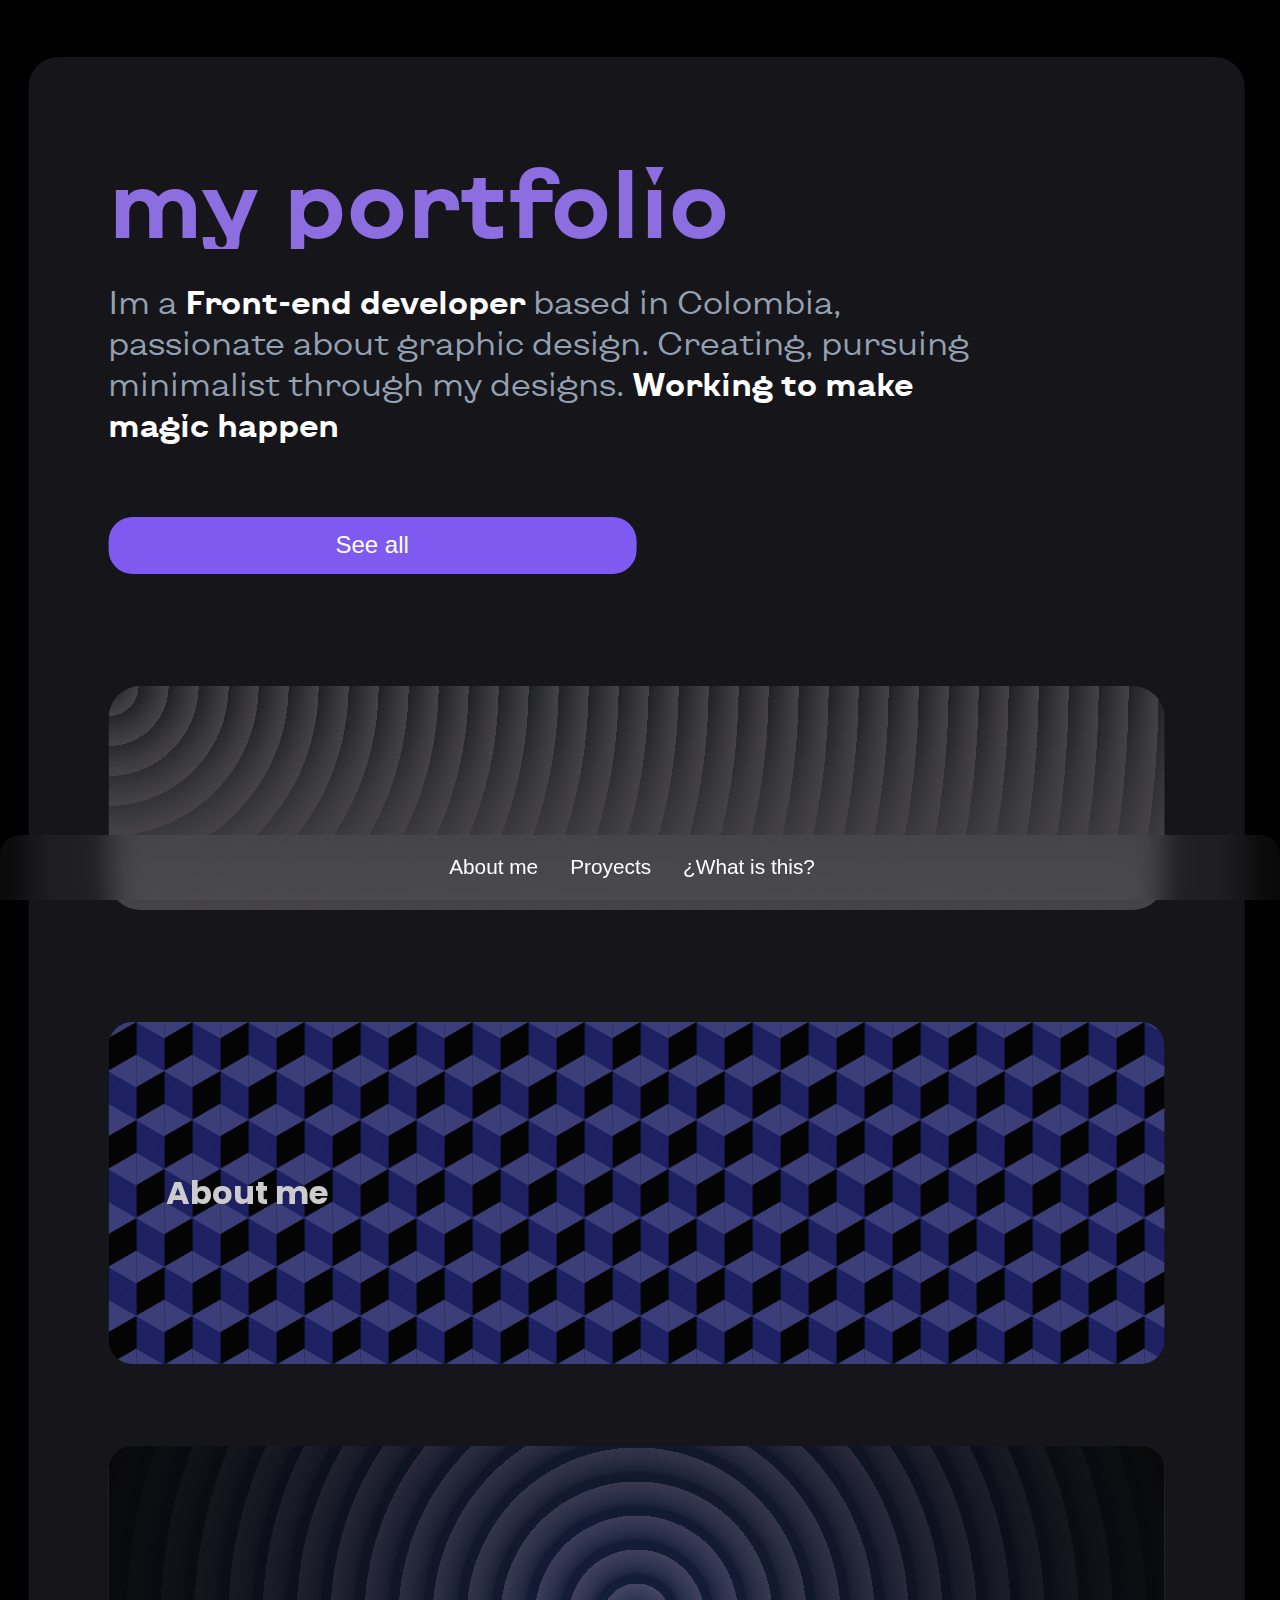
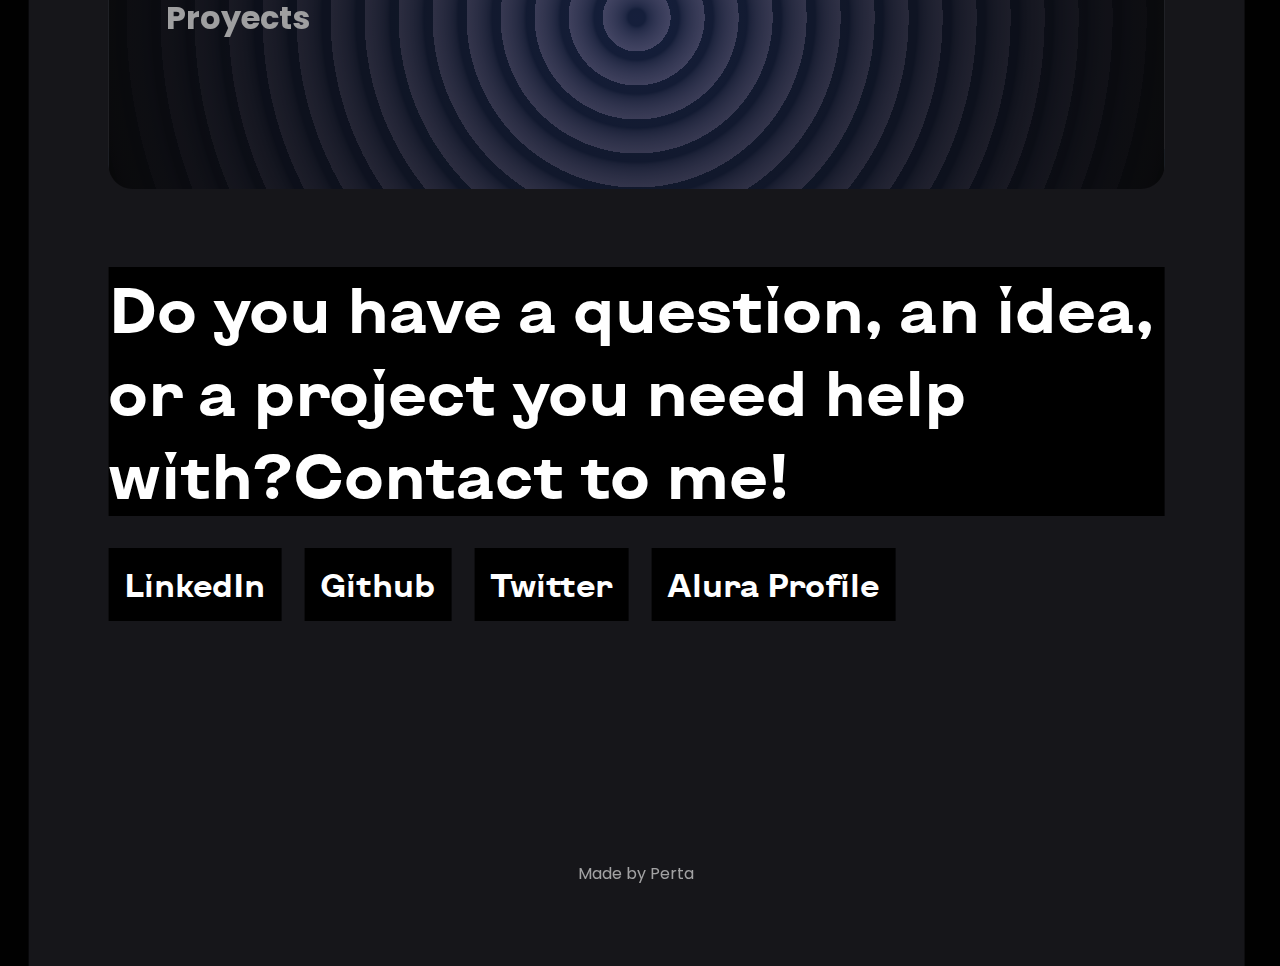
==== index.html @ b5a807fc "FIXES: Bugs & Style adjusts" ====
<!DOCTYPE html>
<html lang="en" class="scroll-auto">
  <head>
    <meta charset="UTF-8" />
    <meta http-equiv="X-UA-Compatible" content="IE=edge" />
    <meta name="viewport" content="width=device-width, initial-scale=1.0" />
    <meta
      name="description"
      content="Author: Diego.P,
    Category: CV's,"
    />
    <link rel="stylesheet" href="./styles/style.css" />
    <link rel="stylesheet" href="./styles/media_fixmain.css" />
    <link rel="stylesheet" href="./sources/fonts/stylesheet.css" />
    <!-- <script src="https://cdn.tailwindcss.com"></script> -->
    <title>My portfolio</title>
  </head>

  <body>
    <header class="navbar">
      <div
        class="navbar-content"
      >
        <div class="nav-prop">
          <div class="buttons-nav">
            <button
              type="button"
              class="button-nav"
            >
              <a href="./html/aboutme.html">
                <span>About me</span>
              </a>
            </button>
            <button
              type="button"
              class="button-nav"
            >
              <a href="./html/proyects.html">
                <span>Proyects</span>
              </a>
            </button>
            <button
              type="button"
              class="button-nav"
            >
              <a href="./html/wits.html"><span>¿What is this?</span></a>
            </button>
          </div>
        </div>
      </div>
    </header>
    <div class="content">
      <main>
        <div class="background-content">
          <section class="content-child">
            <h1>my portfolio</h1>
            <p class="p-info">
              Im a <span>Front-end developer</span> based in Colombia,
              passionate about graphic design. Creating, pursuing minimalist
              through my designs. <span>Working to make magic happen</span>
            </p>
            <a href="#content-blocks-section"
              ><button class="button-reference">See all</button></a
            >

            <button class="button-pattern" disabled></button>
          </section>

          <section class="content-blocks" id="content-blocks-section">
            <div>
              <a href="./html/aboutme.html">
                <button class="content-blocks-childs-big-1">
                  <p class="content-blocks-text">About me</p>
                </button>
              </a>   
            </div>
            <div>
              <a href="./html/proyects.html">
                <button class="content-blocks-childs-big">
                  <p class="content-blocks-text">Proyects</p>
                </button>
              </a>
            </div>
          </section>

          <section class="content-info">
            <h2>
              Do you have a question, an idea, or a project you need help
              with?Contact to me!
            </h2>

            <a target="_blank" href="https://www.linkedin.com/in/justtp/"
              ><button><span>LinkedIn</span></button></a
            >
            <a target="_blank" href="https://github.com/imperta"
              ><button><span>Github </span></button></a
            >

            <a target="_blank" href="#"
              ><button><span>Twitter</span></button></a
            >
            <a target="_blank" href="#"
              ><button><span>Alura Profile</span></button></a
            >
          </section>
          <footer>Made by Perta</footer>
        </div>
      </main>
    </div>
  </body>
</html>
---- styles/style.css ----
@import url('https://fonts.googleapis.com/css2?family=Poppins:wght@200;300;500;700&display=swap');

a{
  text-decoration: none;
}
button{
  border-style: none;
}

body {
  padding: 0;
  margin: 0;
  background-color: #010101;
  font-family: 'Poppins', sans-serif;
}
/* Contenedor principal */
main {
  padding-top: 12rem;
}

/* Barra de navegacion */
.navbar {
  z-index: 10;
  position: sticky;
  font-family: 'Poppins', sans-serif;
  /* width: 90%; */
  height: 5rem;
  color: #fffffe;
  transition: .2s invert;
}
.navbar span:hover{
  filter: invert(100%);
}
.navbar-content{
  border-radius: 20px 20px 0px 0px;
  backdrop-filter: blur(15px);
  background-color: #ffffff0a;
  position: fixed;
  bottom: 0;
  width: 100%;
}
.nav-prop{
  display: flex;
  justify-content: center;
}
.buttons-nav{
  white-space: nowrap;
  padding: 1.2rem;
}
.button-nav{
  margin-right: 1rem;
  background: none;
  color: #fff;
}

.buttons-nav span {
  word-spacing: 5%;
  font-size: 1.3rem;
  font-weight:500;
  color: #fff;
}

/* Contenedor de contenido */
.content {
  position: absolute;
  top: -15%;
  left: 40.2%;
  transform: translate(-40%, 40%);
  width: 95%;
  height: 0%;
}

/* Contenido de bienvenida */
.background-content {
  padding: 5rem;
  background-color: #16161a;
  border-radius: 30px 30px 0px 0px;
  height: 8%;
  font-size: 1.6rem;
}
.background-content h1 {
  font-family: "kyivtype_sansbold";
  font-size: 6rem;
  margin-bottom: 0rem;
  margin-top: 2rem;

  /* Animacion de degradado */
  background: linear-gradient(
    to right,
    #8c6ee0 20%,
    #aca26b 30%,
    #01cda1 70%,
    #c45881 80%
  );
  -webkit-background-clip: text;
  background-clip: text;
  -webkit-text-fill-color: transparent;

  background-size: 500% auto;
  animation: textShine 3.5s ease-in infinite alternate;
}
@keyframes textShine {
  0% {
    background-position: 0% 50%;
  }
  100% {
    background-position: 100% 50%;
  }
}

.background-content span {
  font-family: "kyivtype_sansbold";
  color: #ffffff;
}
.background-content p {
  font-size: 4rem;
  font-family: 'kyivtype_sansregular';
  color: #94a1b2;
  padding-top: 1rem;
  margin-right: 10rem;
  font-size: 2rem;
  margin-top: 0;
}

.button-reference {
  margin-top: 1rem;
  font-size: 1.5rem;
  padding: 0.9rem;
  background-color: #7f5af0;
  color: #fffffe;
  border-radius: 1.5rem;
  width: 20%;
  transition: background-color 0.3s;
  margin-bottom: 5rem;
  font-weight:400;
}
.button-reference:hover {
  background-color: #fffffe;
  color: #010101;

}

/* Button Pattern background */
.button-pattern {
  opacity: 0.2;
  background-image: repeating-radial-gradient(
      circle at 0 0,
      transparent 0,
      #fdf2f1 30px
    ),
    repeating-linear-gradient(#25380855, #fdfdfc);
  padding: 7rem;
  width: 100%;
  margin-bottom: 7rem;
  border-radius: 2rem;
}

/* Bloques de informacion */
.content-blocks {
  display: grid;
  grid-template-columns: 1fr 1fr;
  gap: 12%;
  width: 80%;
  margin: auto;
}

.content-blocks-childs-big-1 {
  width: 35rem;
  height: 20rem;
  background-color: #000000;
  border-radius: 1.5rem;

  opacity: 0.8;
  background-image: linear-gradient(
      30deg,
      #454991 12%,
      transparent 12.5%,
      transparent 87%,
      #454991 87.5%,
      #454991
    ),
    linear-gradient(
      150deg,
      #454991 12%,
      transparent 12.5%,
      transparent 87%,
      #454991 87.5%,
      #454991
    ),
    linear-gradient(
      30deg,
      #454991 12%,
      transparent 12.5%,
      transparent 87%,
      #454991 87.5%,
      #454991
    ),
    linear-gradient(
      150deg,
      #454991 12%,
      transparent 12.5%,
      transparent 87%,
      #454991 87.5%,
      #454991
    ),
    linear-gradient(
      60deg,
      #444cf777 25%,
      transparent 25.5%,
      transparent 75%,
      #444cf777 75%,
      #444cf777
    ),
    linear-gradient(
      60deg,
      #444cf777 25%,
      transparent 25.5%,
      transparent 75%,
      #444cf777 75%,
      #444cf777
    );
  background-size: 56px 98px;
  background-position: 0 0, 0 0, 28px 49px, 28px 49px, 0 0, 28px 49px;
  transition: background-color 0.5s;
}
.content-blocks-childs-big-1:hover {
  background-color: #44171f;
}

.content-blocks-childs-big {
  width: 35rem;
  height: 20rem;
  border-radius: 1.5rem;

  opacity: 0.6;
  background-image: radial-gradient(circle at center center, #6f72a8, #000000),
    repeating-radial-gradient(
      circle at center center,
      #355b86,
      #355b86,
      17px,
      transparent 34px,
      transparent 17px
    );
  background-blend-mode: multiply;
  transition: background-color 0.5s;
}
.content-blocks-childs-big:hover {
  background-color: #3d3df3;
}
.content-blocks-text {
  color: #fafafa !important;
  font-size: 1.4rem;
  white-space: nowrap;
  font-family: 'Poppins', sans-serif  !important;
  font-weight: 700;
  margin: 0 !important;
  padding: 0 !important;
}

/* Contacto section */
.content-info h2 {
  margin-top: 7rem;
  font-size: 6rem;
  top: 65%;
  margin-bottom: 2rem;
  font-family: "kyivtype_sansbold";
  background-color: #000000;
  color: #ffffff;
}
.content-info button {
  margin-right: 1rem;
  padding: 1rem;
  font-size: 3.5rem;
  text-align: center;
  background-color: #000000;
  color: #ffffff;
  transition: .2s background-color ;
}
.content-info button:hover{
  background-color: #72757e;
}
footer {
  color: #ffffff;
  opacity: 0.6;
  font-size: 1rem;
  margin-top: 10rem;
  z-index: 100;
  text-align: center;
}
---- styles/media_fixmain.css ----
/*              Tamaño de pantallas  DE MAYOR A MENOR             */
@media only screen and (max-width: 1600px) {
  .background-content h1 {
    margin-top: 1rem;
    line-height: 100%;
    font-size: 6rem;
  }
  .background-content p {
    padding-top:2rem;
    margin-right: 9rem;
  }

  .button-reference {
    font-size: 1.5rem;
    width: 50%;
    margin-bottom: 7rem;
    margin-top: 2.5rem;
  }

  .content-blocks {
    display: grid;
    grid-template-rows: 1fr;
    grid-template-columns: 1fr;
    width: 100%;
    justify-content: center;
  }
  .content-blocks-childs-big {
    width: 100%;
    height: 21.4rem;
  }
  .content-blocks-childs-big-1 {
    width: 100%;
    height: 21.4rem;
  }
  .content-blocks-text {
    left: 5%;
    position: relative;
    font-size: 1.2rem;
    text-align: left;
    white-space: nowrap;
  }

  /* Contacto section */
  .content-info h2 {
    margin-top: 10rem;
    font-size: 4rem;
    text-align: left;
    margin-bottom: 2rem;
    font-family: "kyivtype_sansbold";
    background-color: #000000;
    color: #ffffff;
  }
  .content-info button {
    font-size: 2rem;
    background-color: #000000;
    color: #ffffff;
    margin-bottom: 5rem;
  }

  footer {
    opacity: 0.6;
    font-size: 1rem;
    margin-top: 10rem;
    z-index: 100;
    text-align: center;
  }
}
@media only screen and (max-width: 1200px) {
  .background-content h1 {
    margin-top: 0rem;
    line-height: 100%;
    font-size: 5rem;
  }
  .background-content p {
    padding-top: 2rem;
    margin-right: 0rem;
    padding-right: 0rem;
  }
  .button-reference {
    font-size: 1.5rem;
    width: 50%;
    margin-bottom: 4rem;
    margin-top: 1rem;
  }
  .button-pattern {
    padding: 5rem;
    width: 100%;
    margin-bottom: 4rem;
  }

  .content-blocks {
    display: grid;
    grid-template-rows: 1fr;
    grid-template-columns: 1fr;
    width: 100%;
    justify-content: center;
  }
  .content-blocks-childs-big {
    width: 100%;
    height: 21.4rem;
  }
  .content-blocks-childs-big-1 {
    width: 100%;
    height: 21.4rem;
  }
  .content-blocks-text {
    left: 5%;
    position: relative;
    font-size: 1.2rem;
    text-align: left;
    white-space: nowrap;
  }

  /* Contacto section */
  .content-info h2 {
    margin-top: 10rem;
    font-size: 4rem;
    text-align: left;
    margin-bottom: 2rem;
    font-family: "kyivtype_sansbold";
    background-color: #000000;
    color: #ffffff;
  }
  .content-info button {
    font-size: 2rem;
    background-color: #000000;
    color: #ffffff;
    margin-bottom: 5rem;
  }

  footer {
    opacity: 0.6;
    font-size: 1rem;
    margin-top: 10rem;
    z-index: 100;
    text-align: center;
  }
}
@media only screen and (max-width: 992px) {
  .background-content h1 {
    margin-top: 0rem;
    line-height: 100%;
    font-size: 5.6rem;
  }
  .background-content p {
    padding-top: 2rem;
    margin-right: 0rem;
    padding-right: 0rem;
  }
  .button-reference {
    font-size: 1.5rem;
    width: 50%;
    margin-bottom: 4rem;
    margin-top: 1rem;
  }
  .button-pattern {
    padding: 5rem;
    width: 100%;
    margin-bottom: 4rem;
  }

  .content-blocks {
    display: grid;
    grid-template-rows: 1fr;
    grid-template-columns: 1fr;
    width: 100%;
    justify-content: center;
  }
  .content-blocks-childs-big {
    width: 100%;
    height: 21.4rem;
  }
  .content-blocks-childs-big-1 {
    width: 100%;
    height: 21.4rem;
  }
  .content-blocks-text {
    left: 5%;
    position: relative;
    font-size: 1.2rem;
    text-align: left;
    white-space: nowrap;
  }

  /* Contacto section */
  .content-info h2 {
    margin-top: 10rem;
    font-size: 3rem;
    text-align: left;
    margin-bottom: 2rem;
    font-family: "kyivtype_sansbold";
    background-color: #000000;
    color: #ffffff;
  }
  .content-info button {
    font-size: 2rem;
    background-color: #000000;
    color: #ffffff;
    margin-bottom: 1rem;
  }

  footer {
    opacity: 0.6;
    font-size: 1rem;
    margin-top: 10rem;
    z-index: 100;
    text-align: center;
  }
}
@media only screen and (max-width: 768px) {
  .background-content h1 {
    margin-top: 0rem;
    line-height: 100%;
    font-size: 3.4rem;
  }
  .background-content p {
    padding-top: 2rem;
    margin-right: 0rem;
    padding-right: 0rem;
  }
  .button-reference {
    font-size: 1.5rem;
    width: 50%;
    margin-bottom: 4rem;
    margin-top: 1rem;
  }
  .button-pattern {
    padding: 5rem;
    width: 100%;
    margin-bottom: 4rem;
  }

  .content-blocks {
    display: grid;
    grid-template-rows: 1fr;
    grid-template-columns: 1fr;
    gap: 20px;
    /* width: 0%; */
    justify-content: center;
  }
  .content-blocks-childs-big {
    width: 100%;
    height: 21.4rem;
  }
  .content-blocks-text {
    left: 5%;
    position: relative;
    font-size: 1.2rem;
    text-align: left;
    white-space: nowrap;
  }

  /* Contacto section */
  .content-info h2 {
    margin-top: 6rem;
    font-size: 3.5rem;
    text-align: left;
    margin-bottom: 2rem;
    font-family: "kyivtype_sansbold";
    background-color: #000000;
    color: #ffffff;
  }
  .content-info button {
    font-size: 2rem;
    background-color: #000000;
    color: #ffffff;
    margin-bottom: 3rem;
  }

  footer {
    opacity: 0.6;
    font-size: 1rem;
    margin-top: 6rem;
    z-index: 100;
    text-align: center;
  }
}
@media only screen and (max-width: 661px) {
  .background-content {
    padding:2rem;
    height: 8%;
    font-size: 1.6rem;
  }
  .background-content h1 {
    margin-top: 2rem;
    line-height: 100%;
    font-size: 3.8rem;
  }
  .background-content p {
    padding-top: 1.5rem;
    margin-right: 0rem;
    padding-right: 0rem;
  }

  .button-reference {
    font-size: 1.5rem;
    width: 50%;
    margin-bottom: 4rem;
    margin-top: 1rem;
  }

  .content-blocks {
    display: grid;
    grid-template-rows: 1fr;
    grid-template-columns: 1fr;
    width:100%;
  }
  .content-blocks-childs-big {
    width: 100%;
    height: 17rem;
  }
  .content-blocks-childs-big-1 {
    width: 100%;
    height: 17rem;
    border-radius: 1.5rem;
    margin-bottom: 1.4rem;
  }
  .content-blocks-childs {
    margin-left: 1.5rem;
    width: 40%;
    height: 12rem;
    border-radius: 1.5rem;
    background-color: #57564c;
    transition: background-color 0.7s;
  }
  .content-blocks-text {
    left: 5%;
    position: relative;
    font-size: 1.2rem;
    text-align: left;
    white-space: nowrap;
  }

  .button-pattern {
    padding: 5rem;
    width: 100%;
    margin-bottom: 4rem;
  }

  /* Contacto section */
  .content-info h2 {
    margin-top: 5rem;
    font-size: 2.3rem;
    text-align: left;
    margin-bottom: 2rem;
    font-family: "kyivtype_sansbold";
    background-color: #000000;
    color: #ffffff;
  }
  .content-info button {
    font-size: 1.5rem;
    background-color: #000000;
    color: #ffffff;
    margin-bottom: 0rem;
  }

  footer {
    margin-top: 4rem;
    margin-bottom: 7rem;
    padding-top: 0rem;
    opacity: 0.6;
    font-size: 0.9rem;
    z-index: 100;
    text-align: center;
  }

  .buttons-nav {
    margin-left: 0px;
    margin-right: 0px;
    font-size: 0.7rem;
  }
  .navbar {
    height: 8rem;
  }
  .buttons-nav span {
    font-size: 1rem;
  }
}
@media only screen and (max-width: 480px) {
  .buttons-nav {
    margin-left: -5px;
    margin-right: 0px;
  }
  .buttons-nav span {
    font-size: 0.85rem;
  }
}
---- sources/fonts/stylesheet.css ----
/*! Generated by Font Squirrel (https://www.fontsquirrel.com) on May 1, 2023 */

@font-face {
    font-family: 'kyivtype_sansbold';
    src: url('dmitry_rastvortsev_-_kyivtype_sans_bold-webfont.woff2') format('woff2'),
         url('dmitry_rastvortsev_-_kyivtype_sans_bold-webfont.woff') format('woff');
    font-weight: normal;
    font-style: normal;

}

@font-face {
    font-family: 'kyivtype_sansregular';
    src: url('dmitry_rastvortsev_-_kyivtype_sans_regular-webfont.woff2') format('woff2'),
         url('dmitry_rastvortsev_-_kyivtype_sans_regular-webfont.woff') format('woff');
    font-weight: normal;
    font-style: normal;

}
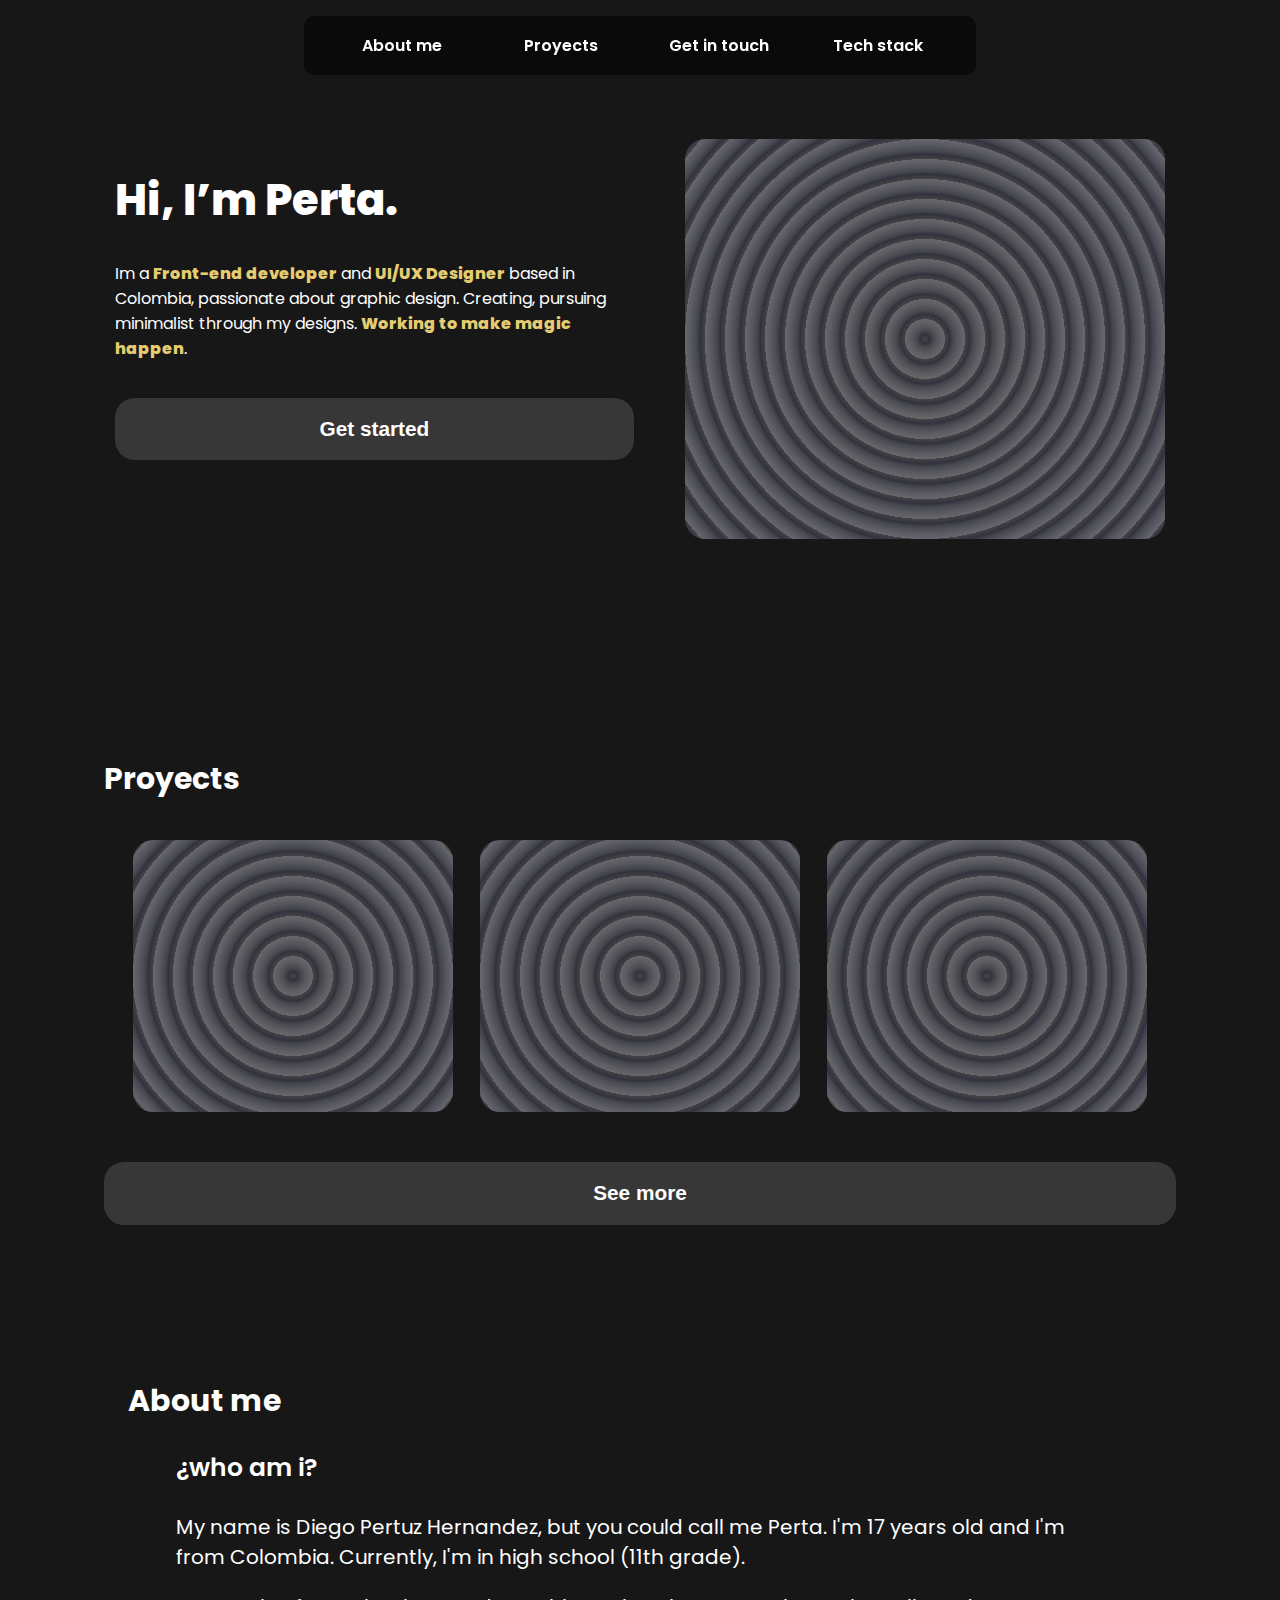
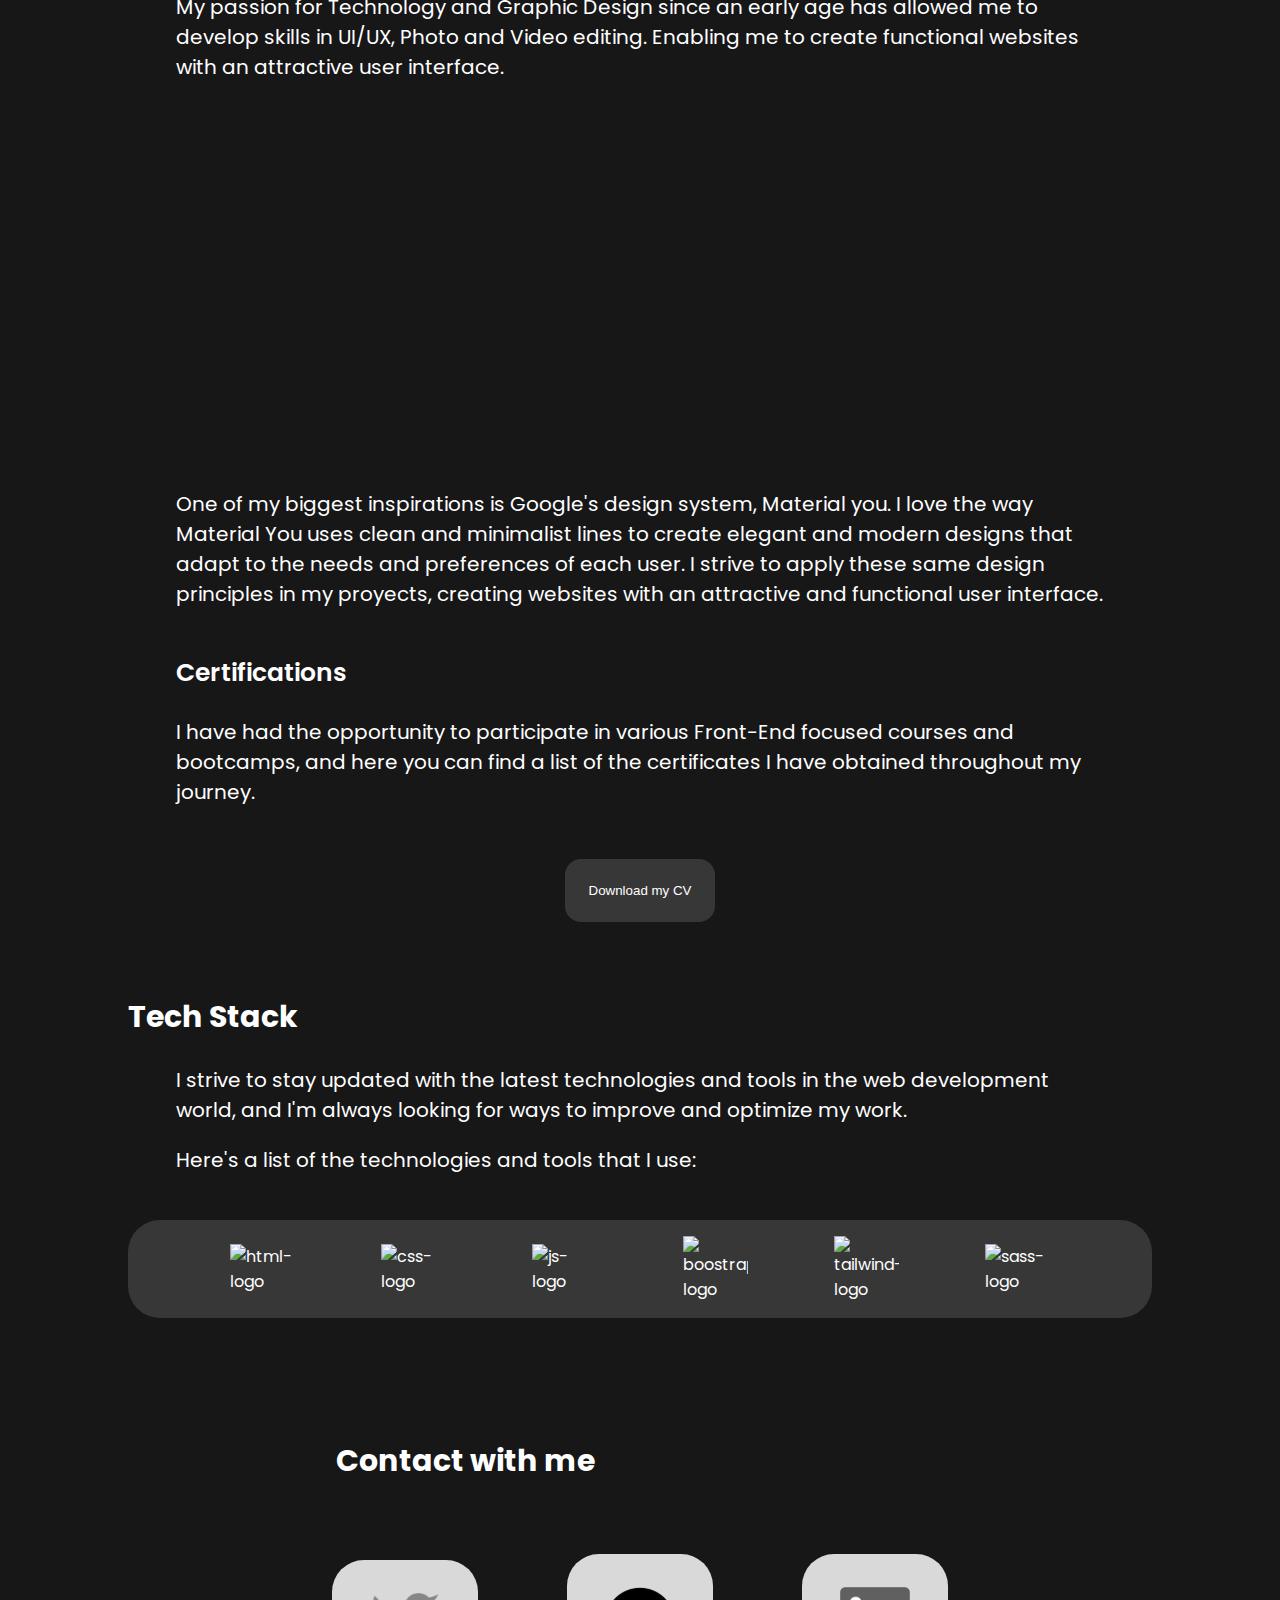
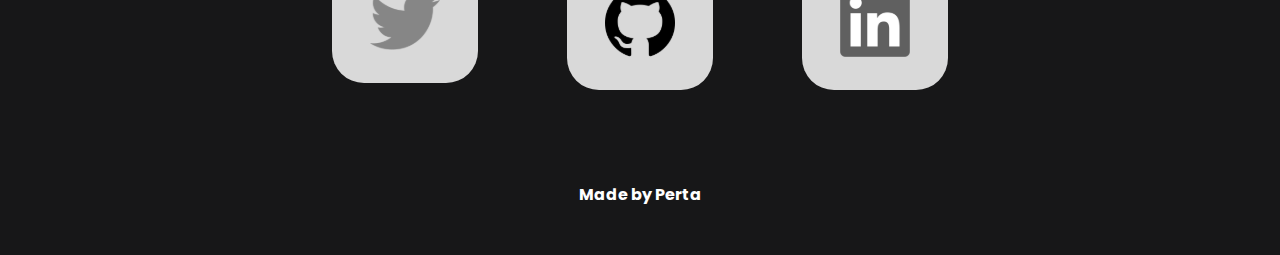
==== commit f7ea6f10: "Important Changes" ====
--- a/index.html
+++ b/index.html
@@ -10,102 +10,164 @@
     Category: CV's,"
     />
     <link rel="stylesheet" href="./styles/style.css" />
-    <link rel="stylesheet" href="./styles/media_fixmain.css" />
-    <link rel="stylesheet" href="./sources/fonts/stylesheet.css" />
-    <!-- <script src="https://cdn.tailwindcss.com"></script> -->
+    <link rel="stylesheet" href="./styles/media-fix.css" />
     <title>My portfolio</title>
   </head>
 
   <body>
-    <header class="navbar">
-      <div
-        class="navbar-content"
-      >
-        <div class="nav-prop">
-          <div class="buttons-nav">
-            <button
-              type="button"
-              class="button-nav"
-            >
-              <a href="./html/aboutme.html">
-                <span>About me</span>
-              </a>
-            </button>
-            <button
-              type="button"
-              class="button-nav"
-            >
-              <a href="./html/proyects.html">
-                <span>Proyects</span>
-              </a>
-            </button>
-            <button
-              type="button"
-              class="button-nav"
-            >
-              <a href="./html/wits.html"><span>¿What is this?</span></a>
-            </button>
+    <header>
+      <div class="navbar-container">
+        <button class="navbar-element"><a href="#proyects-section">About me</a></button>
+        <button class="navbar-element"><a href="#proyects-section">Proyects</a></button>
+        <button class="navbar-element"><a href="#contact-section">Get in touch</a></button>
+        <button class="navbar-element"><a href="#tc-stack">Tech stack</a></button>
+      </div>
+    </header>
+
+    <main>
+      <!-- Home page -->
+      <div class="main-content-container">
+        <div class="left-side">
+          <h1>Hi, I’m Perta.</h1>
+          <p>
+            Im a <span>Front-end developer</span> and
+            <span>UI/UX Designer</span> based in Colombia, passionate about
+            graphic design. Creating, pursuing minimalist through my designs.
+            <span>Working to make magic happen</span>.
+          </p>
+          <button class="sm-button"><a href="#proyects-section">Get started</a></button>
+        </div>
+
+        <div class="right-side">
+          <button disabled="disabled" class="pattern-background"></button>
+        </div>
+      </div>
+
+      <!-- Proyects -->
+      <div class="proyects-container" id="proyects-section">
+        <div class="p-element">
+          <h2>Proyects</h2>
+          <div class="proyects-demo">
+            <button disabled="disabled" class="p-pattern"></button>
+            <button disabled="disabled" class="p-pattern"></button>
+            <button disabled="disabled" class="p-pattern"></button>
           </div>
         </div>
+        <button class="sm-button"><a href="./html/proyects.html">See more</a></button>
       </div>
-    </header>
-    <div class="content">
-      <main>
-        <div class="background-content">
-          <section class="content-child">
-            <h1>my portfolio</h1>
-            <p class="p-info">
-              Im a <span>Front-end developer</span> based in Colombia,
-              passionate about graphic design. Creating, pursuing minimalist
-              through my designs. <span>Working to make magic happen</span>
+
+      <!-- About me  -->
+      <div class="ab-container" id="ab-me-section">
+        <div class="ab-element">
+          <h2>About me</h2>
+          <div class="parr-text">
+            <h3>¿who am i?</h3>
+            <p>
+              My name is <span>Diego Pertuz Hernandez</span>, but you could call
+              me <span>Perta</span>. I'm 17 years old and I'm from Colombia.
+              Currently, I'm in high school (11th grade).
             </p>
-            <a href="#content-blocks-section"
-              ><button class="button-reference">See all</button></a
-            >
+            <p>
+              My passion for <span>Technology</span> and
+              <span>Graphic Design</span> since an early age has allowed me to
+              develop skills in UI/UX, Photo and Video editing. Enabling me to
+              create functional websites with an attractive user interface.
+            </p>
+          </div>
+        </div>
+        <button class="material-y-example" disabled>s</button>
+        <div class="ab-element">
+          <div class="parr-text">
+            <p>
+              One of my biggest inspirations is Google's design system, Material
+              you. I love the way Material You uses clean and minimalist lines
+              to create elegant and modern designs that adapt to the needs and
+              preferences of each user. I strive to apply these same design
+              principles in my proyects, creating websites with an attractive
+              and functional user interface.
+            </p>
+          </div>
+        </div>
+        <div class="c-element">
+          <div class="parr-text">
+            <h3>Certifications</h3>
+            <p>
+              I have had the opportunity to participate in various Front-End
+              focused courses and bootcamps, and here you can find a list of the
+              certificates I have obtained throughout my journey.
+            </p>
+          </div>
+          <button class="cv-button"><a href="./sources/pdf/mycv.pdf" download="Diego-Pertuz-CV">Download my CV</a></button>
+        </div>
+      </div>
 
-            <button class="button-pattern" disabled></button>
-          </section>
+      <!-- Tech stack  -->
+      <div class="ts-container" id="tc-stack">
+        <h2>Tech Stack</h2>
+        <div class="parr-text">
+          <p>
+            I strive to stay updated with the latest technologies and tools in
+            the web development world, and I'm always looking for ways to
+            improve and optimize my work.
+          </p>
+          <p>Here's a list of the technologies and tools that I use:</p>
+        </div>
+        <div class="ts-examples">
+          <img
+            src="https://seeklogo.com/images/H/html5-logo-EF92D240D7-seeklogo.com.png"
+            alt="html-logo"
+            class="techstack-img"
+          />
+          <img
+            src="https://seeklogo.com/images/C/css3-logo-8724075274-seeklogo.com.png"
+            alt="css-logo"
+            class="techstack-img"
+          />
+          <img
+            src="https://seeklogo.com/images/J/javascript-js-logo-2949701702-seeklogo.com.png"
+            alt="js-logo"
+            class="techstack-img"
+          />
+          <img
+            src="https://seeklogo.com/images/B/bootstrap-5-logo-85A1F11F4F-seeklogo.com.png"
+            alt="boostrap-logo"
+            class="techstack-img"
+          />
+          <img
+            src="https://seeklogo.com/images/T/tailwind-css-logo-5AD4175897-seeklogo.com.png"
+            alt="tailwind-logo"
+            class="techstack-img"
+          />
+          <img
+            src="https://sass-lang.com/assets/img/styleguide/seal-color-reversed-c50d9b78.png"
+            alt="sass-logo"
+            class="techstack-img"
+          />
+          
+        </div>
+      </div>
 
-          <section class="content-blocks" id="content-blocks-section">
-            <div>
-              <a href="./html/aboutme.html">
-                <button class="content-blocks-childs-big-1">
-                  <p class="content-blocks-text">About me</p>
-                </button>
-              </a>   
-            </div>
-            <div>
-              <a href="./html/proyects.html">
-                <button class="content-blocks-childs-big">
-                  <p class="content-blocks-text">Proyects</p>
-                </button>
-              </a>
-            </div>
-          </section>
+      <!-- Contact w me  -->
+      <div class="contact-container" id="contact-section">
+        <div class="parr-text"><h2>Contact with me</h2></div>
+        <div class="contact-elements">
+          <button>
+            <img src="./sources/img/svg/Twitter.svg" alt="Twitter-logo" /><a
+              href="#"
+            ></a></button
+          ><button>
+            <img src="./sources/img/svg/github.svg" alt="Github-logo" /><a
+              href="#"
+            ></a></button
+          ><button>
+            <img src="./sources/img/svg/LinkedIn.svg" alt="LinkedIn-logo" /><a
+              href="#"
+            ></a>
+          </button>
+        </div>
+      </div>
+    </main>
 
-          <section class="content-info">
-            <h2>
-              Do you have a question, an idea, or a project you need help
-              with?Contact to me!
-            </h2>
-
-            <a target="_blank" href="https://www.linkedin.com/in/justtp/"
-              ><button><span>LinkedIn</span></button></a
-            >
-            <a target="_blank" href="https://github.com/imperta"
-              ><button><span>Github </span></button></a
-            >
-
-            <a target="_blank" href="#"
-              ><button><span>Twitter</span></button></a
-            >
-            <a target="_blank" href="#"
-              ><button><span>Alura Profile</span></button></a
-            >
-          </section>
-          <footer>Made by Perta</footer>
-        </div>
-      </main>
-    </div>
+    <footer><span>Made by Perta</span></footer>
   </body>
 </html>
--- a/styles/style.css
+++ b/styles/style.css
@@ -1,291 +1,257 @@
-@import url('https://fonts.googleapis.com/css2?family=Poppins:wght@200;300;500;700&display=swap');
-
-a{
+@import url("https://fonts.googleapis.com/css2?family=Poppins:wght@300;400;500;600;700;800&display=swap");
+
+a {
+  color: #fff;
   text-decoration: none;
 }
-button{
+button {
   border-style: none;
+  background: none;
 }
 
 body {
   padding: 0;
   margin: 0;
-  background-color: #010101;
-  font-family: 'Poppins', sans-serif;
-}
-/* Contenedor principal */
+  background-color: #171718;
+  font-family: "Poppins";
+}
+header {
+  position: sticky;
+  top: 0%;
+  display: flex;
+  justify-content: center;
+  align-items: center;
+  z-index: 100;
+}
+
+.navbar-container {
+  margin-top: 1rem;
+  padding: 1rem;
+  border-radius: 30px;
+
+  display: flex;
+  justify-content: space-evenly;
+  align-items: center;
+  width: 50%;
+
+  /* Glass effect */
+  background: rgba(0, 0, 0, 0.55);
+  backdrop-filter: blur(7.5px);
+  -webkit-backdrop-filter: blur(7.5px);
+  border-radius: 10px;
+}
+
+.navbar-element {
+  font-family: "Poppins";
+  font-size: 16px;
+  font-weight: 600;
+  width: 24%;
+}
+
+/* Main content */
 main {
-  padding-top: 12rem;
-}
-
-/* Barra de navegacion */
-.navbar {
-  z-index: 10;
-  position: sticky;
-  font-family: 'Poppins', sans-serif;
-  /* width: 90%; */
-  height: 5rem;
-  color: #fffffe;
-  transition: .2s invert;
-}
-.navbar span:hover{
-  filter: invert(100%);
-}
-.navbar-content{
-  border-radius: 20px 20px 0px 0px;
-  backdrop-filter: blur(15px);
-  background-color: #ffffff0a;
-  position: fixed;
-  bottom: 0;
+  transition: body ease .5s;
+  color: #fff;
+  margin-top: 7rem;
+  display: flex;
+  justify-content: center;
+  align-items: center;
+  flex-direction: column;
+}
+main h2 {
+  font-size: 30px;
+  font-weight: 700;
+}
+main h3 {
+  font-size: 25px;
+  font-weight: 600;
+}
+.main-content-container {
+  display: flex;
+  justify-content: space-evenly;
+  width: 70%;
+  margin-bottom: 12rem;
+}
+
+.left-side {
+  width: 45%;
+}
+.left-side h1{
+  font-size: 2.7rem;
+  font-weight: 800;
+}
+
+.left-side span {
+  font-weight: 800;
+  color: #e6cc70;
+}
+
+.sm-button {
+  margin-top: 1.3rem;
+  padding: 1.2rem;
   width: 100%;
-}
-.nav-prop{
-  display: flex;
-  justify-content: center;
-}
-.buttons-nav{
-  white-space: nowrap;
-  padding: 1.2rem;
-}
-.button-nav{
-  margin-right: 1rem;
-  background: none;
-  color: #fff;
-}
-
-.buttons-nav span {
-  word-spacing: 5%;
+  border-radius: 20px;
+  background-color: #373737;
   font-size: 1.3rem;
-  font-weight:500;
-  color: #fff;
-}
-
-/* Contenedor de contenido */
-.content {
-  position: absolute;
-  top: -15%;
-  left: 40.2%;
-  transform: translate(-40%, 40%);
-  width: 95%;
-  height: 0%;
-}
-
-/* Contenido de bienvenida */
-.background-content {
-  padding: 5rem;
-  background-color: #16161a;
-  border-radius: 30px 30px 0px 0px;
-  height: 8%;
-  font-size: 1.6rem;
-}
-.background-content h1 {
-  font-family: "kyivtype_sansbold";
-  font-size: 6rem;
-  margin-bottom: 0rem;
-  margin-top: 2rem;
-
-  /* Animacion de degradado */
-  background: linear-gradient(
-    to right,
-    #8c6ee0 20%,
-    #aca26b 30%,
-    #01cda1 70%,
-    #c45881 80%
-  );
-  -webkit-background-clip: text;
-  background-clip: text;
-  -webkit-text-fill-color: transparent;
-
-  background-size: 500% auto;
-  animation: textShine 3.5s ease-in infinite alternate;
-}
-@keyframes textShine {
-  0% {
-    background-position: 0% 50%;
-  }
-  100% {
-    background-position: 100% 50%;
-  }
-}
-
-.background-content span {
-  font-family: "kyivtype_sansbold";
-  color: #ffffff;
-}
-.background-content p {
-  font-size: 4rem;
-  font-family: 'kyivtype_sansregular';
-  color: #94a1b2;
-  padding-top: 1rem;
-  margin-right: 10rem;
-  font-size: 2rem;
-  margin-top: 0;
-}
-
-.button-reference {
-  margin-top: 1rem;
-  font-size: 1.5rem;
-  padding: 0.9rem;
-  background-color: #7f5af0;
-  color: #fffffe;
-  border-radius: 1.5rem;
-  width: 20%;
-  transition: background-color 0.3s;
-  margin-bottom: 5rem;
-  font-weight:400;
-}
-.button-reference:hover {
-  background-color: #fffffe;
-  color: #010101;
-
-}
-
-/* Button Pattern background */
-.button-pattern {
-  opacity: 0.2;
-  background-image: repeating-radial-gradient(
-      circle at 0 0,
-      transparent 0,
-      #fdf2f1 30px
-    ),
-    repeating-linear-gradient(#25380855, #fdfdfc);
-  padding: 7rem;
-  width: 100%;
-  margin-bottom: 7rem;
-  border-radius: 2rem;
-}
-
-/* Bloques de informacion */
-.content-blocks {
-  display: grid;
-  grid-template-columns: 1fr 1fr;
-  gap: 12%;
-  width: 80%;
-  margin: auto;
-}
-
-.content-blocks-childs-big-1 {
-  width: 35rem;
-  height: 20rem;
-  background-color: #000000;
-  border-radius: 1.5rem;
-
-  opacity: 0.8;
-  background-image: linear-gradient(
-      30deg,
-      #454991 12%,
-      transparent 12.5%,
-      transparent 87%,
-      #454991 87.5%,
-      #454991
-    ),
-    linear-gradient(
-      150deg,
-      #454991 12%,
-      transparent 12.5%,
-      transparent 87%,
-      #454991 87.5%,
-      #454991
-    ),
-    linear-gradient(
-      30deg,
-      #454991 12%,
-      transparent 12.5%,
-      transparent 87%,
-      #454991 87.5%,
-      #454991
-    ),
-    linear-gradient(
-      150deg,
-      #454991 12%,
-      transparent 12.5%,
-      transparent 87%,
-      #454991 87.5%,
-      #454991
-    ),
-    linear-gradient(
-      60deg,
-      #444cf777 25%,
-      transparent 25.5%,
-      transparent 75%,
-      #444cf777 75%,
-      #444cf777
-    ),
-    linear-gradient(
-      60deg,
-      #444cf777 25%,
-      transparent 25.5%,
-      transparent 75%,
-      #444cf777 75%,
-      #444cf777
-    );
-  background-size: 56px 98px;
-  background-position: 0 0, 0 0, 28px 49px, 28px 49px, 0 0, 28px 49px;
-  transition: background-color 0.5s;
-}
-.content-blocks-childs-big-1:hover {
-  background-color: #44171f;
-}
-
-.content-blocks-childs-big {
-  width: 35rem;
-  height: 20rem;
-  border-radius: 1.5rem;
-
-  opacity: 0.6;
-  background-image: radial-gradient(circle at center center, #6f72a8, #000000),
+  font-weight: 800;
+}
+
+.pattern-background {
+  transition: background-blend-mode 10s;
+  border-radius: 20px;
+  padding: 2em;
+  width: 30rem;
+  height: 25rem;
+  background-color: #f5f5f5;
+  opacity: 0.4;
+  background-image: radial-gradient(circle at center center, #ebebf1, #e5e5f7),
     repeating-radial-gradient(
       circle at center center,
-      #355b86,
-      #355b86,
-      17px,
-      transparent 34px,
-      transparent 17px
+      #999999,
+      #676880,
+      10px,
+      transparent 20px,
+      transparent 10px
     );
   background-blend-mode: multiply;
-  transition: background-color 0.5s;
-}
-.content-blocks-childs-big:hover {
-  background-color: #3d3df3;
-}
-.content-blocks-text {
-  color: #fafafa !important;
-  font-size: 1.4rem;
-  white-space: nowrap;
-  font-family: 'Poppins', sans-serif  !important;
+}
+.pattern-background:hover{
+  background-blend-mode: exclusion;
+}
+
+/* Proyects section */
+.proyects-container {
+  width: auto;
+  margin-bottom: 8rem;
+}
+
+.proyects-demo {
+  margin: 1em;
+  display: flex;
+  align-items: center;
+  justify-content: center;
+}
+.p-pattern {
+  margin: 1em;
+  transition: background-blend-mode 10s;
+  border-radius: 20px;
+  width: 20rem;
+  height: 17rem;
+  background-color: #f5f5f5;
+  opacity: 0.4;
+  background-image: radial-gradient(circle at center center, #ebebf1, #e5e5f7),
+    repeating-radial-gradient(
+      circle at center center,
+      #999999,
+      #676880,
+      10px,
+      transparent 20px,
+      transparent 10px
+    );
+  background-blend-mode: multiply;
+}
+
+/* About me section */
+.ab-container {
+  display: flex;
+  flex-direction: column;
+  justify-content: center;
+  align-items: center;
+  width: 80%;
+  margin-bottom: 1rem;
+}
+/* .ab-element{
+paddin
+} */
+.parr-text {
+  padding: 0rem 3rem 0rem 3rem;
+}
+.parr-text p {
+  font-size: 20px;
+}
+.material-y-example {
+  margin: 1rem;
+  border-radius: 30px;
+  padding: 10rem;
+  width: 90%;
+  background-size: 100%;
+  transition: opacity 0.5s;
+  background-image: url(https://www.uifrommars.com/wp-content/uploads/2021/11/material-you.jpg);
+}
+
+/* Certifications section */
+.c-element {
+  display: flex;
+  justify-items: center;
+  align-items: center;
+  flex-direction: column;
+}
+.cv-button {
+  background-color: #373737;
+  background-color: #373737;
+  padding: 1.5rem;
+  border-radius: 1rem;
+  margin-bottom: 2rem;
+  margin-top: 2rem;
+}
+
+/* Tech stack secton */
+.ts-container {
+  width: 80%;
+  margin-bottom: 6rem;
+}
+
+.ts-examples {
+  background-color: #373737;
+  padding: 1rem;
+  border-radius: 2rem;
+  margin-top: 2.77rem;
+
+  display: flex;
+  flex-direction: row;
+  align-items: center;
+  justify-content: space-evenly;
+}
+
+.ts-examples img {
+  width: 65px;
+}
+
+
+/* Contact w me section */
+.contact-elements {
+  display: flex;
+  justify-content: center;
+  align-items: center;
+}
+
+.contact-elements button {
+  background-color: #d9d9d9;
+  border-radius: 2rem;
+  margin: 2.77rem;
+  cursor: pointer;
+  filter: grayscale(100%);
+  transition: 0.3s filter;
+}
+.contact-elements button:hover {
+  filter: grayscale(0%);
+}
+.contact-elements img {
+  padding: 2rem;
+  width: 70px;
+  display: flex;
+  align-items: center;
+}
+
+
+footer{
+  display: flex;
+  align-items: center;
+  justify-content: center;
+  margin-bottom: 3rem;
+  margin-top: 3rem;
+}
+footer span{
+  color: #fff;
   font-weight: 700;
-  margin: 0 !important;
-  padding: 0 !important;
-}
-
-/* Contacto section */
-.content-info h2 {
-  margin-top: 7rem;
-  font-size: 6rem;
-  top: 65%;
-  margin-bottom: 2rem;
-  font-family: "kyivtype_sansbold";
-  background-color: #000000;
-  color: #ffffff;
-}
-.content-info button {
-  margin-right: 1rem;
-  padding: 1rem;
-  font-size: 3.5rem;
-  text-align: center;
-  background-color: #000000;
-  color: #ffffff;
-  transition: .2s background-color ;
-}
-.content-info button:hover{
-  background-color: #72757e;
-}
-footer {
-  color: #ffffff;
-  opacity: 0.6;
-  font-size: 1rem;
-  margin-top: 10rem;
-  z-index: 100;
-  text-align: center;
-}
-
+}--- a/styles/media-fix.css
+++ b/styles/media-fix.css
@@ -0,0 +1,298 @@
+@media only screen and (max-width: 1400px) {
+  /* Main content */
+  main {
+    margin-top: 4rem;
+  }
+  .main-content-container {
+    width: 90%;
+  }
+
+  .sm-button {
+    padding: 1.2rem;
+  }
+
+  .pattern-background {
+    width: 30rem;
+    height: 25rem;
+  }
+  .pattern-background:hover {
+    background-blend-mode: exclusion;
+  }
+
+  /* Proyects section */
+  .proyects-container {
+    width: auto;
+    margin-bottom: 8rem;
+  }
+
+  /* .p-element {
+      
+      } */
+
+  .proyects-demo {
+    margin: 1em;
+    display: flex;
+    align-items: center;
+    justify-content: center;
+  }
+  .p-pattern {
+    margin: 1em;
+    width: 20rem;
+    height: 17rem;
+  }
+}
+
+@media only screen and (max-width: 1200px) {
+  .main-content-container {
+    width: 90%;
+    margin-bottom: 12rem;
+  }
+
+  .left-side {
+    width: 55%;
+  }
+  .left-side h1 {
+    font-size: 2.5rem;
+    font-weight: 800;
+  }
+
+  .sm-button {
+    width: 80%;
+  }
+
+  .pattern-background {
+    width: 20rem;
+    height: 20rem;
+  }
+
+  .navbar-container {
+    width: 70%;
+  }
+
+  /* Proyects section */
+  .proyects-container {
+    width: 80%;
+    margin-bottom: 8rem;
+  }
+
+  .proyects-demo {
+    margin: 0.5em;
+  }
+  .p-pattern {
+    margin: 0.5em;
+    width: 25rem;
+    height: 15rem;
+  }
+}
+
+@media only screen and (max-width: 768px) {
+  .main-content-container {
+    width: 95%;
+    margin-bottom: 10rem;
+  }
+
+  .left-side {
+    width: 50%;
+  }
+  .left-side h1 {
+    font-size: 2.3rem;
+  }
+
+  .sm-button {
+    width: 80%;
+  }
+
+  .pattern-background {
+    width: 15rem;
+    height: 17rem;
+  }
+
+  .navbar-container {
+    width: 85%;
+  }
+
+  /* Proyects section */
+  .proyects-container {
+    width: 90%;
+    margin-bottom: 8rem;
+  }
+
+  .proyects-demo {
+    margin: 0.5em;
+    display: flex;
+    flex-direction: column;
+    align-items: center;
+    justify-content: center;
+  }
+  .p-pattern {
+    margin: 0.5em;
+    width: 30rem;
+    height: 14rem;
+  }
+
+  /* Tech stack secton */
+  .ts-container {
+    width: 80%;
+    margin-bottom: 6rem;
+  }
+
+  .ts-examples {
+    background-color: #373737;
+    padding: 1rem;
+    border-radius: 2rem;
+    margin-top: 2.77rem;
+
+    display: flex;
+    flex-direction: row;
+    align-items: center;
+    justify-content: space-evenly;
+  }
+
+  .ts-examples img {
+    width: 45px;
+  }
+
+  /* Contact w me section */
+  .contact-elements {
+    display: flex;
+    justify-content: center;
+    align-items: center;
+  }
+
+  .contact-elements button {
+    margin: 1rem;
+  }
+  .contact-elements img {
+    padding: 1.3rem;
+    width: 50px;
+  }
+}
+
+@media only screen and (max-width: 550px) {
+  .main-content-container {
+    margin: 2rem;
+    width: 100%;
+    margin-bottom: 7rem;
+    display: flex;
+    align-items: center;
+    flex-direction: column;
+  }
+
+  .left-side {
+    width: 90%;
+    margin-bottom: 5rem;
+  }
+  .left-side h1 {
+    font-size: 2.3rem;
+  }
+  .left-side p {
+    font-size: 1.3rem;
+  }
+
+  .sm-button {
+    width: 100%;
+  }
+
+  .pattern-background {
+    display: flex;
+    justify-content: center;
+    width: 25rem;
+    height: 15rem;
+  }
+
+  .navbar-container {
+    width: 100%;
+  }
+  .navbar-element {
+    font-family: "Poppins";
+    font-size: 13px;
+  }
+
+  /* Proyects section */
+  .proyects-container {
+    width: 90%;
+    margin-bottom: 8rem;
+  }
+
+  .proyects-demo {
+    margin: 0.5em;
+    display: flex;
+    flex-direction: column;
+    align-items: center;
+    justify-content: center;
+  }
+  .p-pattern {
+    margin: 0.5em;
+    width: 20rem;
+    height: 10rem;
+  }
+
+  /* About me section */
+  .ab-container {
+    width: 85%;
+    margin-bottom: 1rem;
+  }
+
+  .parr-text {
+    padding: 0rem 0.7rem 0rem 0.7rem;
+  }
+  .parr-text p {
+    font-size: 23px;
+  }
+  .material-y-example {
+    padding: 8rem;
+  }
+
+  /* Certifications section */
+  .c-element {
+    display: flex;
+    justify-items: center;
+    align-items: center;
+    flex-direction: column;
+  }
+  .cv-button {
+    background-color: #373737;
+    background-color: #373737;
+    padding: 1.5rem;
+    border-radius: 1rem;
+    margin-bottom: 2rem;
+    margin-top: 2rem;
+  }
+
+  /* Tech stack secton */
+  .ts-container {
+    width: 80%;
+    margin-bottom: 6rem;
+  }
+
+  .ts-examples {
+    background-color: #373737;
+    padding: 1rem;
+    border-radius: 2rem;
+    margin-top: 2.77rem;
+
+    display: flex;
+    flex-direction: row;
+    align-items: center;
+    justify-content: space-evenly;
+  }
+
+  .ts-examples img {
+    width: 45px;
+  }
+
+  /* Contact w me section */
+  .contact-elements {
+    display: flex;
+    justify-content: center;
+    align-items: center;
+  }
+
+  .contact-elements button {
+    margin: 1rem;
+  }
+  .contact-elements img {
+    padding: 1.3rem;
+    width: 50px;
+  }
+}
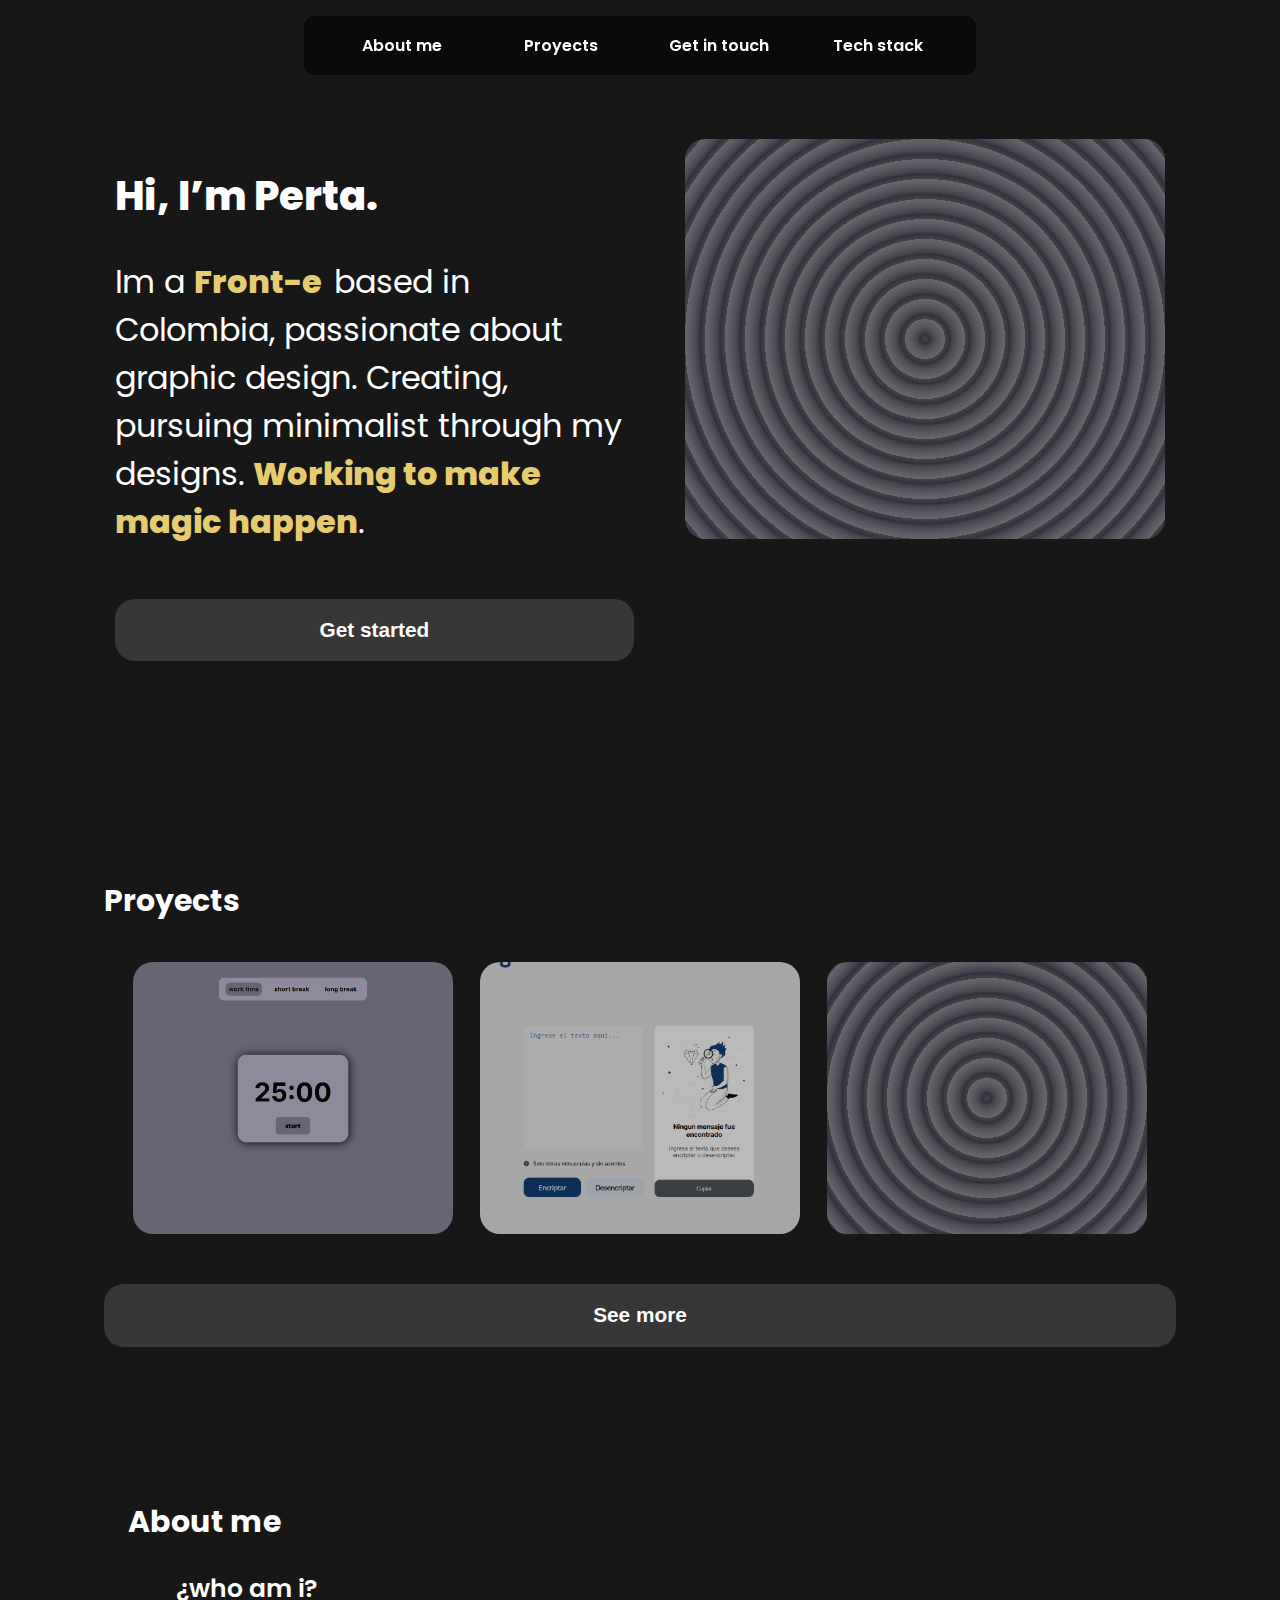
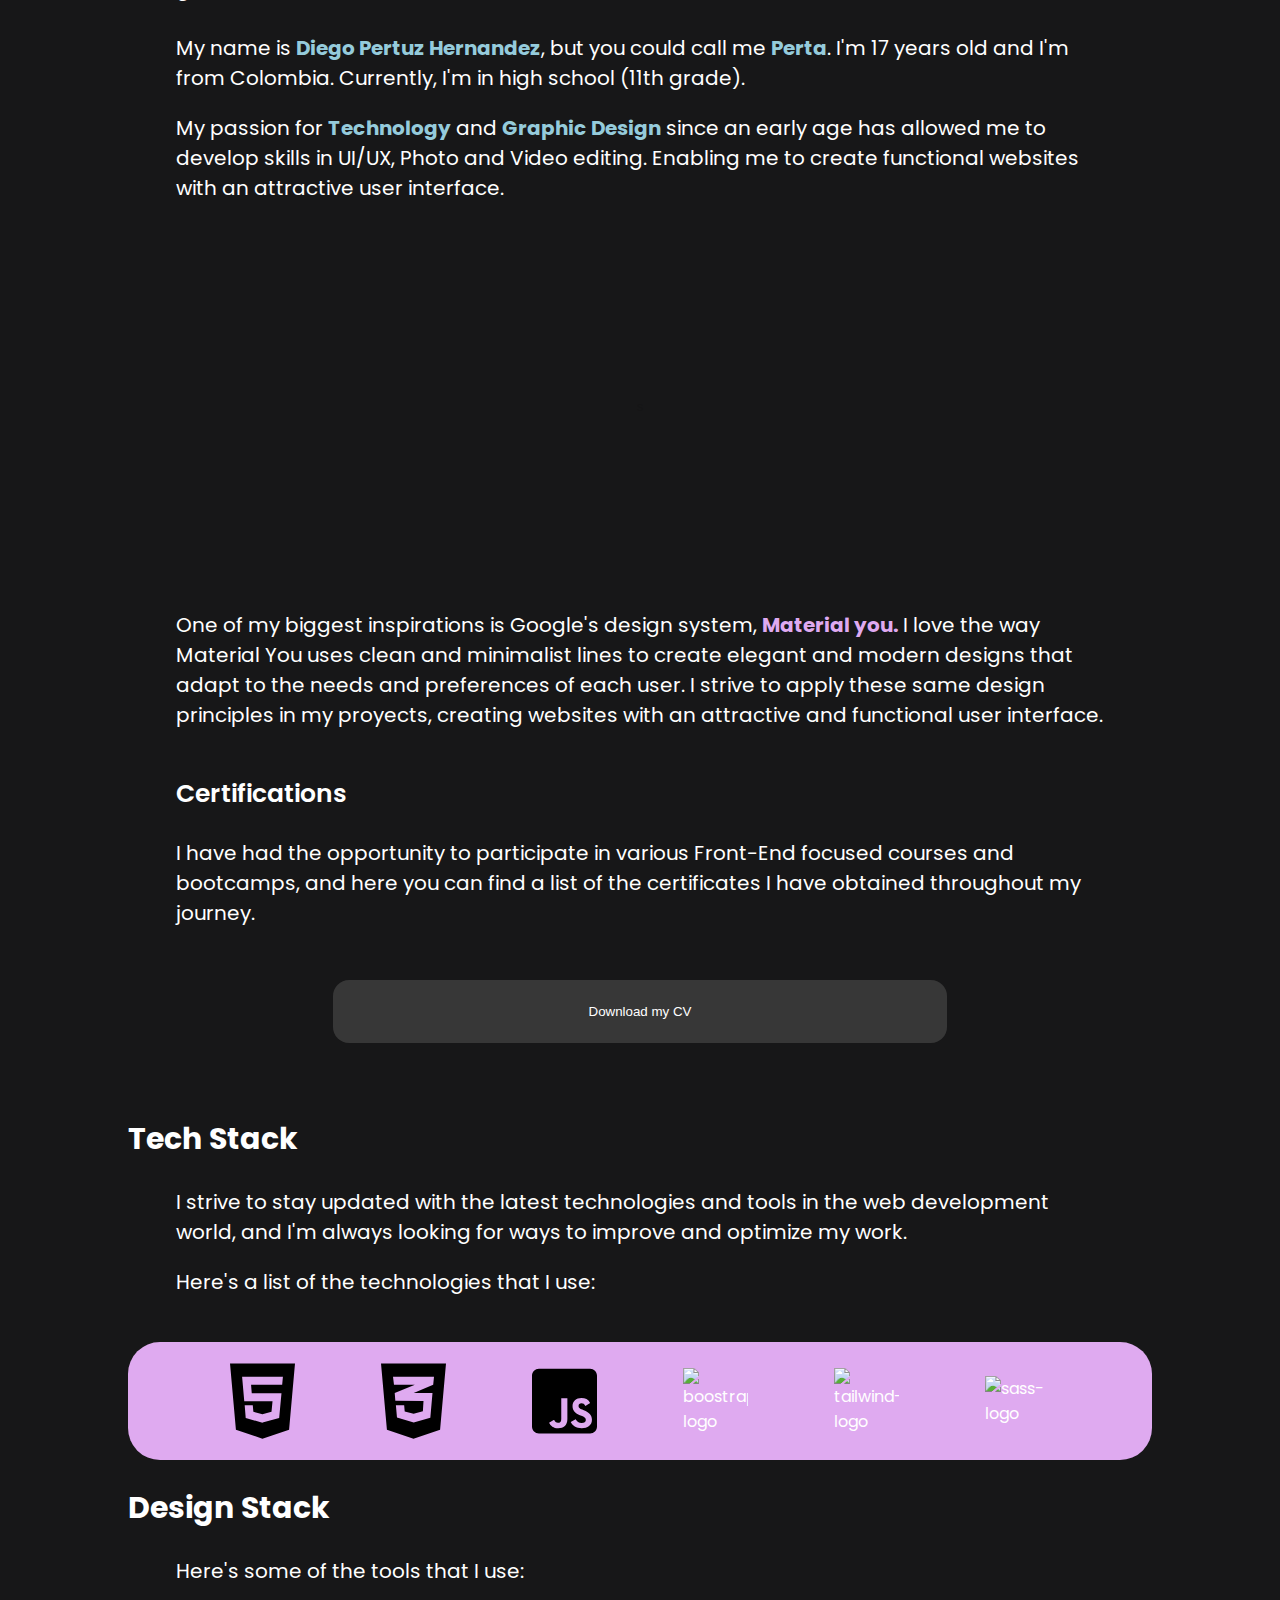
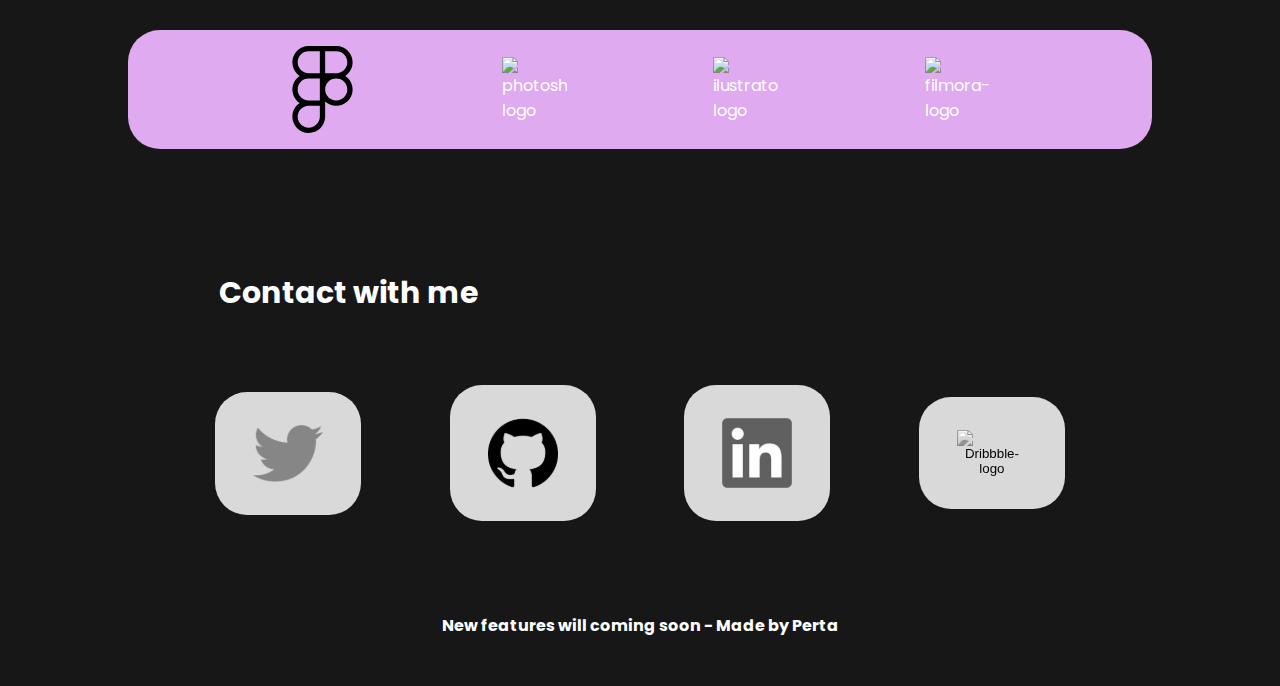
==== commit 05f23637: "new features and fixes" ====
--- a/index.html
+++ b/index.html
@@ -17,10 +17,18 @@
   <body>
     <header>
       <div class="navbar-container">
-        <button class="navbar-element"><a href="#proyects-section">About me</a></button>
-        <button class="navbar-element"><a href="#proyects-section">Proyects</a></button>
-        <button class="navbar-element"><a href="#contact-section">Get in touch</a></button>
-        <button class="navbar-element"><a href="#tc-stack">Tech stack</a></button>
+        <button class="navbar-element">
+          <a href="#ab-me-section">About me</a>
+        </button>
+        <button class="navbar-element">
+          <a href="#proyects-section">Proyects</a>
+        </button>
+        <button class="navbar-element">
+          <a href="#contact-section">Get in touch</a>
+        </button>
+        <button class="navbar-element">
+          <a href="#tc-stack">Tech stack</a>
+        </button>
       </div>
     </header>
 
@@ -29,13 +37,17 @@
       <div class="main-content-container">
         <div class="left-side">
           <h1>Hi, I’m Perta.</h1>
-          <p>
-            Im a <span>Front-end developer</span> and
-            <span>UI/UX Designer</span> based in Colombia, passionate about
-            graphic design. Creating, pursuing minimalist through my designs.
+
+          <p class="text-rol">
+            Im a <span class="typed-text"></span
+            ><span class="cursor blink"></span> based in Colombia, passionate
+            about graphic design. Creating, pursuing minimalist through my
+            designs.
             <span>Working to make magic happen</span>.
           </p>
-          <button class="sm-button"><a href="#proyects-section">Get started</a></button>
+          <a href="#proyects-section"
+            ><button class="gs-button">Get started</button></a
+          >
         </div>
 
         <div class="right-side">
@@ -48,12 +60,19 @@
         <div class="p-element">
           <h2>Proyects</h2>
           <div class="proyects-demo">
+            <a target="_blank" href="https://workfi-nu.vercel.app/"
+              ><button class="pomodoro"></button
+            ></a>
+            <a target="_blank" href="https://imperta.github.io/Textencrypter/"
+              ><button class="encrypter"></button
+            ></a>
+
             <button disabled="disabled" class="p-pattern"></button>
-            <button disabled="disabled" class="p-pattern"></button>
-            <button disabled="disabled" class="p-pattern"></button>
-          </div>
-        </div>
-        <button class="sm-button"><a href="./html/proyects.html">See more</a></button>
+          </div>
+        </div>
+        <a href="./html/proyects.html"
+          ><button class="sm-button">See more</button></a
+        >
       </div>
 
       <!-- About me  -->
@@ -79,8 +98,8 @@
         <div class="ab-element">
           <div class="parr-text">
             <p>
-              One of my biggest inspirations is Google's design system, Material
-              you. I love the way Material You uses clean and minimalist lines
+              One of my biggest inspirations is Google's design system, <a href="https://m3.material.io/">Material
+                you.</a> I love the way Material You uses clean and minimalist lines
               to create elegant and modern designs that adapt to the needs and
               preferences of each user. I strive to apply these same design
               principles in my proyects, creating websites with an attractive
@@ -97,7 +116,11 @@
               certificates I have obtained throughout my journey.
             </p>
           </div>
-          <button class="cv-button"><a href="./sources/pdf/mycv.pdf" download="Diego-Pertuz-CV">Download my CV</a></button>
+          <button class="cv-button">
+            <a href="./sources/pdf/mycv.pdf" download="Diego-Pertuz-CV"
+              >Download my CV</a
+            >
+          </button>
         </div>
       </div>
 
@@ -110,21 +133,21 @@
             the web development world, and I'm always looking for ways to
             improve and optimize my work.
           </p>
-          <p>Here's a list of the technologies and tools that I use:</p>
+          <p>Here's a list of the technologies that I use:</p>
         </div>
         <div class="ts-examples">
           <img
-            src="https://seeklogo.com/images/H/html5-logo-EF92D240D7-seeklogo.com.png"
+            src="./sources/img/svg/html5.svg"
             alt="html-logo"
             class="techstack-img"
           />
           <img
-            src="https://seeklogo.com/images/C/css3-logo-8724075274-seeklogo.com.png"
+            src="./sources/img/svg/css3-alt.svg"
             alt="css-logo"
             class="techstack-img"
           />
           <img
-            src="https://seeklogo.com/images/J/javascript-js-logo-2949701702-seeklogo.com.png"
+            src="./sources/img/svg/square-js.svg"
             alt="js-logo"
             class="techstack-img"
           />
@@ -143,7 +166,33 @@
             alt="sass-logo"
             class="techstack-img"
           />
-          
+        </div>
+
+        <h2>Design Stack</h2>
+        <div class="parr-text">
+          <p>Here's some of the tools that I use:</p>
+        </div>
+        <div class="ts-examples">
+          <img
+            src="./sources/img/svg/figma.svg"
+            alt="figma-logo"
+            class="techstack-img"
+          />
+          <img
+            src="https://cdn-icons-png.flaticon.com/256/1/1781.png"
+            alt="photoshop-logo"
+            class="techstack-img"
+          />
+          <img
+            src="https://cdn-icons-png.flaticon.com/512/121/121135.png"
+            alt="ilustrator-logo"
+            class="techstack-img"
+          />
+          <img
+            src="https://software.uniandes.edu.co/wp-content/uploads/2021/03/Logo-filmora-FINAL.png"
+            alt="filmora-logo"
+            class="techstack-img"
+          />
         </div>
       </div>
 
@@ -153,21 +202,30 @@
         <div class="contact-elements">
           <button>
             <img src="./sources/img/svg/Twitter.svg" alt="Twitter-logo" /><a
-              href="#"
-            ></a></button
-          ><button>
+              href="https://twitter.com/ohjust_p"
+            ></a>
+          </button>
+          <button>
             <img src="./sources/img/svg/github.svg" alt="Github-logo" /><a
-              href="#"
-            ></a></button
-          ><button>
+              href="https://github.com/imperta"
+            ></a>
+          </button>
+          <button>
             <img src="./sources/img/svg/LinkedIn.svg" alt="LinkedIn-logo" /><a
-              href="#"
-            ></a>
+              href="https://www.linkedin.com/in/justtp/"
+            ></a>
+          </button>
+          <button>
+            <img
+              src="https://cdn.freebiesupply.com/logos/large/2x/dribbble-icon-1-logo-png-transparent.png"
+              alt="Dribbble-logo"
+            /><a href="https://dribbble.com/Perta"></a>
           </button>
         </div>
       </div>
     </main>
 
-    <footer><span>Made by Perta</span></footer>
+    <footer><span>New features will coming soon - Made by Perta</span></footer>
+    <script src="./js/app.js"></script>
   </body>
 </html>
--- a/styles/style.css
+++ b/styles/style.css
@@ -1,5 +1,8 @@
 @import url("https://fonts.googleapis.com/css2?family=Poppins:wght@300;400;500;600;700;800&display=swap");
 
+html {
+  scroll-behavior: smooth;
+}
 a {
   color: #fff;
   text-decoration: none;
@@ -48,9 +51,34 @@
   width: 24%;
 }
 
+/* Type animation */
+.cursor {
+  display: inline-block;
+  width: 3px;
+}
+.cursor.blink {
+  animation: blink 0.8s ease infinite;
+}
+.text-rol {
+  font-size: 2rem;
+}
+.typed-text {
+  font-size: 2rem;
+}
+@keyframes blink {
+  0%,
+  100% {
+    background: none;
+  }
+  40%,
+  50% {
+    background: transparent;
+  }
+}
+
 /* Main content */
 main {
-  transition: body ease .5s;
+  transition: body ease 0.5s;
   color: #fff;
   margin-top: 7rem;
   display: flex;
@@ -76,8 +104,9 @@
 .left-side {
   width: 45%;
 }
-.left-side h1{
-  font-size: 2.7rem;
+.left-side h1 {
+  margin-bottom: 1rem;
+  font-size: 2.5rem;
   font-weight: 800;
 }
 
@@ -86,7 +115,7 @@
   color: #e6cc70;
 }
 
-.sm-button {
+.gs-button {
   margin-top: 1.3rem;
   padding: 1.2rem;
   width: 100%;
@@ -94,6 +123,12 @@
   background-color: #373737;
   font-size: 1.3rem;
   font-weight: 800;
+  transition: filter .2s;
+  color: #fff;
+  cursor: pointer;
+}
+.gs-button:hover{
+filter: invert(100%);
 }
 
 .pattern-background {
@@ -115,7 +150,7 @@
     );
   background-blend-mode: multiply;
 }
-.pattern-background:hover{
+.pattern-background:hover {
   background-blend-mode: exclusion;
 }
 
@@ -150,6 +185,51 @@
     );
   background-blend-mode: multiply;
 }
+.pomodoro {
+  margin: 1em;
+  background-image: url(../sources/img/png/worki-ss.png);
+  background-size: cover;
+  background-position: center;
+  border-radius: 20px;
+  width: 20rem;
+  height: 17rem;
+  cursor: pointer;
+  opacity: 70%;
+  transition: opacity 0.1s;
+}
+.pomodoro:hover {
+  opacity: 100%;
+}
+.encrypter {
+  margin: 1em;
+  background-image: url(../sources/img/png/encrypt-ss.png);
+  background-size: cover;
+  background-position: center;
+  border-radius: 20px;
+  width: 20rem;
+  height: 17rem;
+  cursor: pointer;
+  opacity: 70%;
+  transition: opacity 0.1s;
+}
+.encrypter:hover {
+  opacity: 100%;
+}
+.sm-button {
+  margin-top: 1.3rem;
+  padding: 1.2rem;
+  width: 100%;
+  border-radius: 20px;
+  background-color: #373737;
+  font-size: 1.3rem;
+  font-weight: 800;
+  transition: filter .2s;
+  color: #fff;
+  cursor: pointer;
+}
+.sm-button:hover{
+  filter: invert(100%);
+  }
 
 /* About me section */
 .ab-container {
@@ -160,14 +240,19 @@
   width: 80%;
   margin-bottom: 1rem;
 }
-/* .ab-element{
-paddin
-} */
 .parr-text {
   padding: 0rem 3rem 0rem 3rem;
 }
 .parr-text p {
   font-size: 20px;
+}
+.parr-text span{
+  color: #95cbdb;
+  font-weight: 700;
+}
+.parr-text p a{
+  color: #dfaaf0;
+  font-weight: 700;
 }
 .material-y-example {
   margin: 1rem;
@@ -188,12 +273,16 @@
 }
 .cv-button {
   background-color: #373737;
-  background-color: #373737;
+  width: 60%;
   padding: 1.5rem;
   border-radius: 1rem;
   margin-bottom: 2rem;
   margin-top: 2rem;
-}
+  transition: filter .2s;
+}
+.cv-button:hover{
+  filter: invert(100%);
+  }
 
 /* Tech stack secton */
 .ts-container {
@@ -202,7 +291,7 @@
 }
 
 .ts-examples {
-  background-color: #373737;
+  background-color: #dfaaf0;
   padding: 1rem;
   border-radius: 2rem;
   margin-top: 2.77rem;
@@ -216,7 +305,6 @@
 .ts-examples img {
   width: 65px;
 }
-
 
 /* Contact w me section */
 .contact-elements {
@@ -243,15 +331,14 @@
   align-items: center;
 }
 
-
-footer{
+footer {
   display: flex;
   align-items: center;
   justify-content: center;
   margin-bottom: 3rem;
   margin-top: 3rem;
 }
-footer span{
+footer span {
   color: #fff;
   font-weight: 700;
-}+}
--- a/styles/media-fix.css
+++ b/styles/media-fix.css
@@ -83,6 +83,16 @@
     width: 25rem;
     height: 15rem;
   }
+  .pomodoro {
+    margin: 0.5em;
+    width: 25rem;
+    height: 15rem;
+  }
+  .encrypter {
+    margin: 0.5em;
+    width: 25rem;
+    height: 15rem;
+  }
 }
 
 @media only screen and (max-width: 768px) {
@@ -110,6 +120,19 @@
   .navbar-container {
     width: 85%;
   }
+  .text-rol{
+    font-size: 1.4rem;
+  }
+  .typed-text{
+    font-size: 1.4rem;
+  }
+
+  .parr-text {
+    padding: 0rem 0rem 0rem 0rem;
+  }
+  .parr-text p {
+    font-size: 20px;
+  }
 
   /* Proyects section */
   .proyects-container {
@@ -125,6 +148,16 @@
     justify-content: center;
   }
   .p-pattern {
+    margin: 0.5em;
+    width: 30rem;
+    height: 14rem;
+  }
+  .pomodoro {
+    margin: 0.5em;
+    width: 30rem;
+    height: 14rem;
+  }
+  .encrypter {
     margin: 0.5em;
     width: 30rem;
     height: 14rem;
@@ -168,7 +201,7 @@
   }
 }
 
-@media only screen and (max-width: 550px) {
+@media only screen and (max-width: 500px) {
   .main-content-container {
     margin: 2rem;
     width: 100%;
@@ -222,6 +255,16 @@
     justify-content: center;
   }
   .p-pattern {
+    margin: 0.5em;
+    width: 20rem;
+    height: 10rem;
+  }
+  .pomodoro {
+    margin: 0.5em;
+    width: 20rem;
+    height: 10rem;
+  }
+  .encrypter {
     margin: 0.5em;
     width: 20rem;
     height: 10rem;
@@ -292,7 +335,7 @@
     margin: 1rem;
   }
   .contact-elements img {
-    padding: 1.3rem;
-    width: 50px;
+    padding: 1rem;
+    width: 40px;
   }
 }
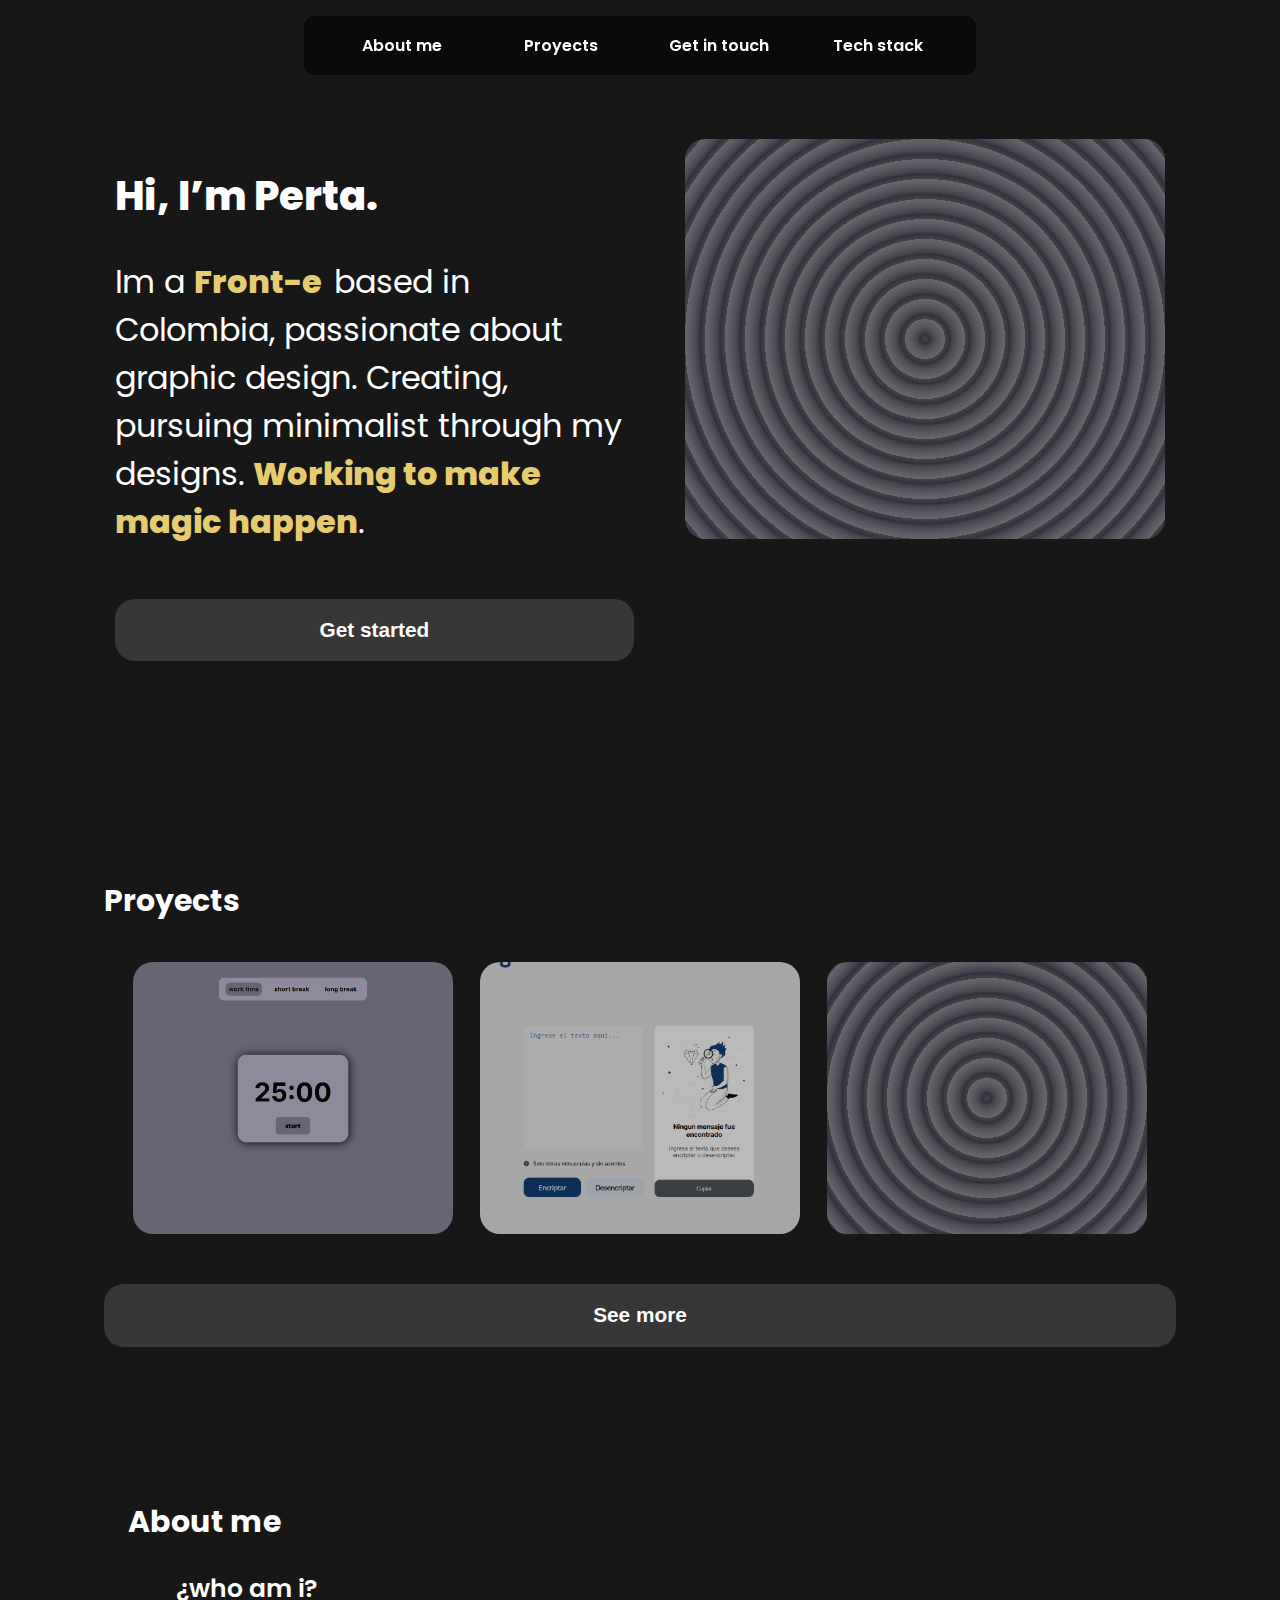
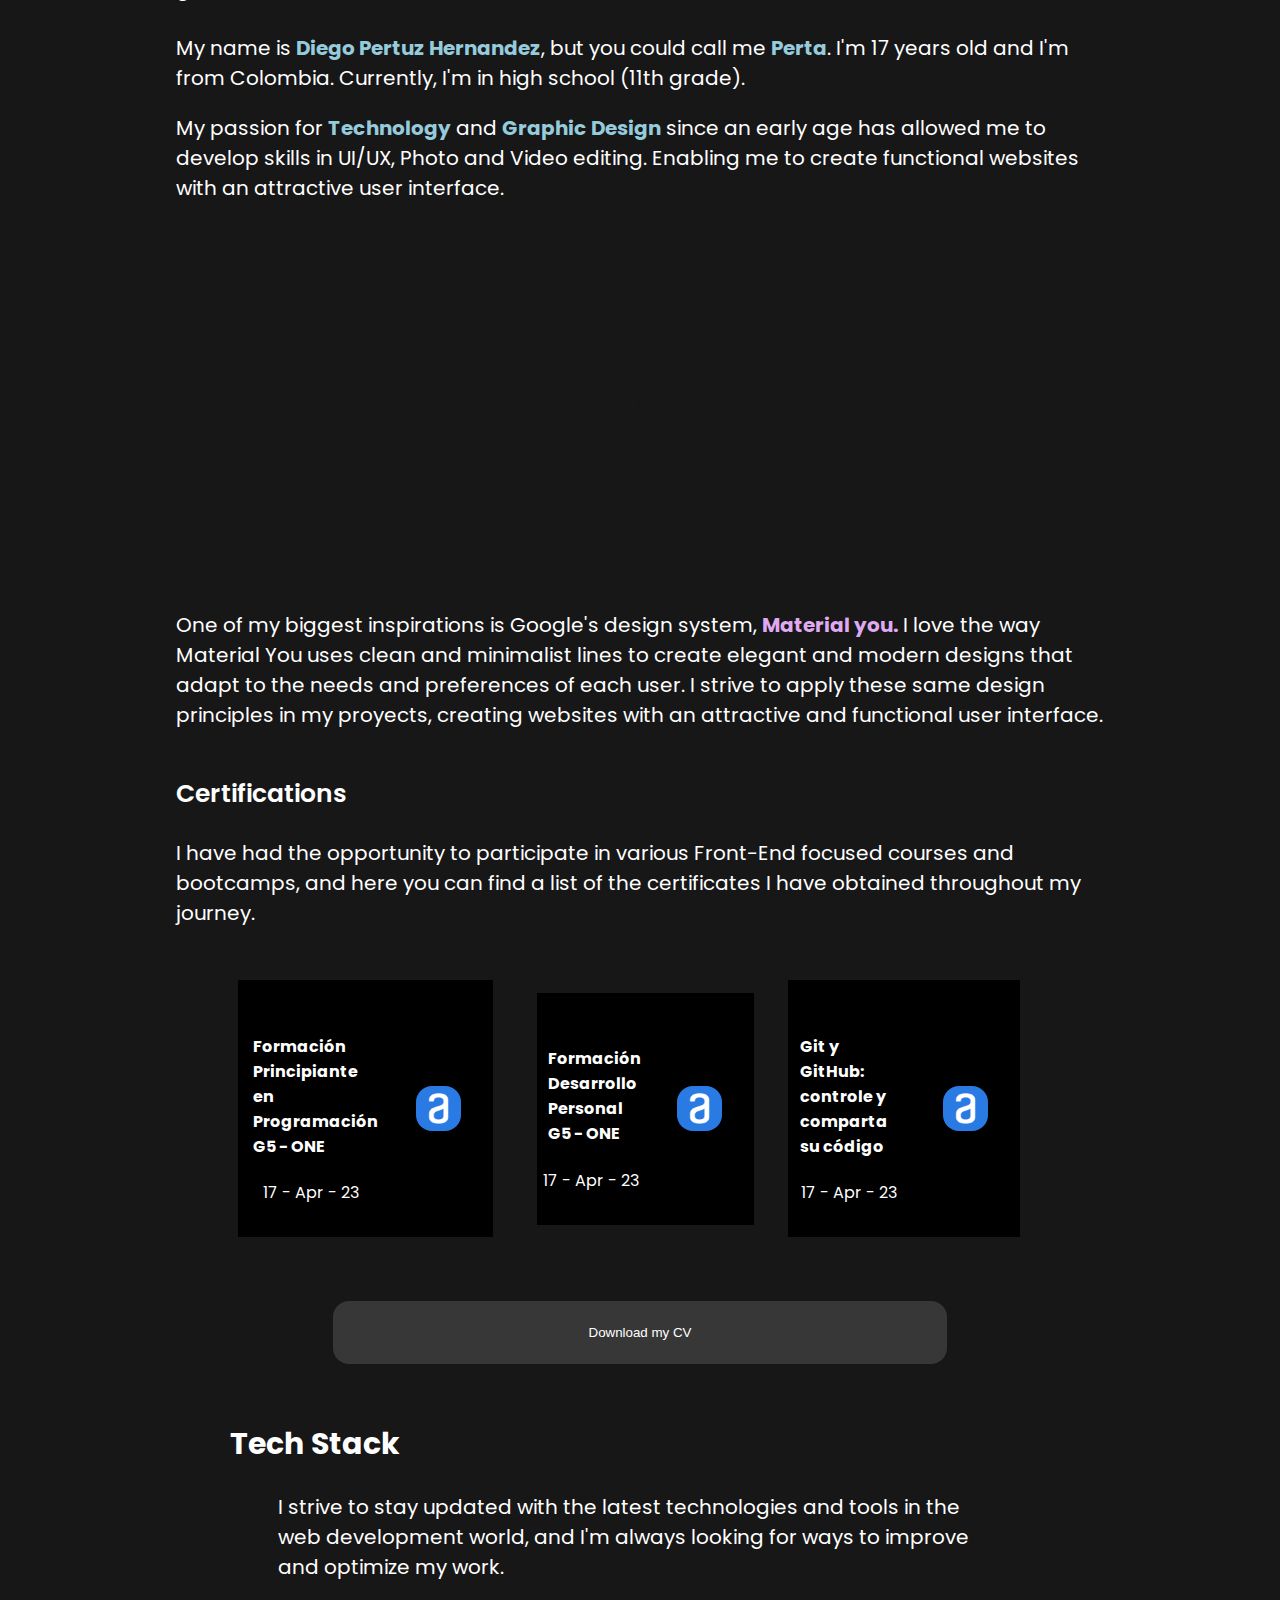
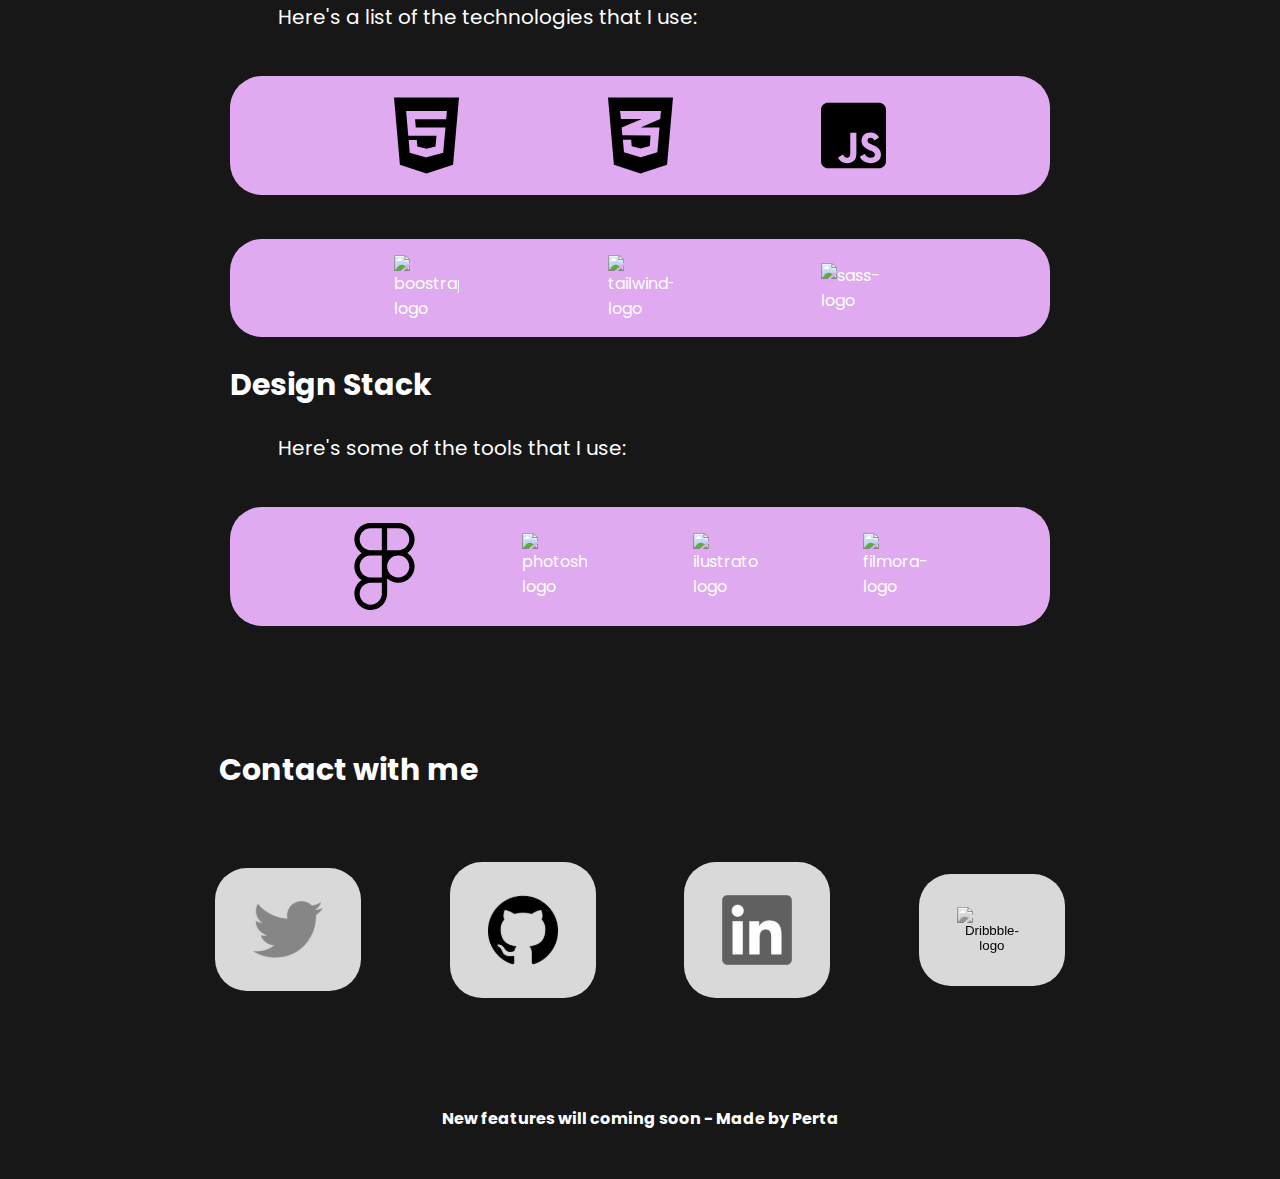
==== commit 96009ccc: "new features / fixes" ====
--- a/index.html
+++ b/index.html
@@ -11,6 +11,11 @@
     />
     <link rel="stylesheet" href="./styles/style.css" />
     <link rel="stylesheet" href="./styles/media-fix.css" />
+    <link
+      rel="shortcut icon"
+      href="./sources/img/png/favicon-perta.jpg"
+      type="image/x-icon"
+    />
     <title>My portfolio</title>
   </head>
 
@@ -42,8 +47,7 @@
             Im a <span class="typed-text"></span
             ><span class="cursor blink"></span> based in Colombia, passionate
             about graphic design. Creating, pursuing minimalist through my
-            designs.
-            <span>Working to make magic happen</span>.
+            designs. <span>Working to make magic happen</span>.
           </p>
           <a href="#proyects-section"
             ><button class="gs-button">Get started</button></a
@@ -98,12 +102,13 @@
         <div class="ab-element">
           <div class="parr-text">
             <p>
-              One of my biggest inspirations is Google's design system, <a href="https://m3.material.io/">Material
-                you.</a> I love the way Material You uses clean and minimalist lines
-              to create elegant and modern designs that adapt to the needs and
-              preferences of each user. I strive to apply these same design
-              principles in my proyects, creating websites with an attractive
-              and functional user interface.
+              One of my biggest inspirations is Google's design system,
+              <a href="https://m3.material.io/">Material you.</a> I love the way
+              Material You uses clean and minimalist lines to create elegant and
+              modern designs that adapt to the needs and preferences of each
+              user. I strive to apply these same design principles in my
+              proyects, creating websites with an attractive and functional user
+              interface.
             </p>
           </div>
         </div>
@@ -116,6 +121,38 @@
               certificates I have obtained throughout my journey.
             </p>
           </div>
+          <div class="cert-container">
+            <div>
+              <a href="https://app.aluracursos.com/degree/certificate/ab554a5a-4d99-4f85-af88-d983615ef955"
+               target="_blank"><div class="cert-element">
+                <div class="element-content-cert">
+                  <h4>Formación Principiante en Programación G5 - ONE</h4>
+                  <span>17 - Apr - 23</span>
+                </div>
+                <img
+                  src="./sources/img/png/alura-logo.png"
+                  alt="alura-logo"
+                /></div
+            ></a>
+            <a href="https://app.aluracursos.com/degree/certificate/a4a33117-18af-4739-9392-273c7cdf840c" target="_blank">
+              <div class="cert-element">
+                <div class="element-content-cert">
+                  <h4>Formación Desarrollo Personal G5 - ONE</h4>
+                  <span>17 - Apr - 23</span>
+                </div>
+                <img src="./sources/img/png/alura-logo.png" alt="alura-logo" />
+              </div>
+            </a>
+            <a href="https://app.aluracursos.com/certificate/38de3809-9fb0-43b6-8bbe-2ad4d65a263d" target="_blank">
+              <div class="cert-element">
+                <div class="element-content-cert">
+                  <h4>Git y GitHub: controle y comparta su código </h4>
+                  <span>17 - Apr - 23</span>
+                </div>
+                <img src="./sources/img/png/alura-logo.png" alt="alura-logo" />
+              </div>
+            </a>
+            </div>
           <button class="cv-button">
             <a href="./sources/pdf/mycv.pdf" download="Diego-Pertuz-CV"
               >Download my CV</a
@@ -151,6 +188,8 @@
             alt="js-logo"
             class="techstack-img"
           />
+        </div>
+        <div class="ts-examples">
           <img
             src="https://seeklogo.com/images/B/bootstrap-5-logo-85A1F11F4F-seeklogo.com.png"
             alt="boostrap-logo"
@@ -200,27 +239,35 @@
       <div class="contact-container" id="contact-section">
         <div class="parr-text"><h2>Contact with me</h2></div>
         <div class="contact-elements">
-          <button>
-            <img src="./sources/img/svg/Twitter.svg" alt="Twitter-logo" /><a
-              href="https://twitter.com/ohjust_p"
-            ></a>
-          </button>
-          <button>
-            <img src="./sources/img/svg/github.svg" alt="Github-logo" /><a
-              href="https://github.com/imperta"
-            ></a>
-          </button>
-          <button>
-            <img src="./sources/img/svg/LinkedIn.svg" alt="LinkedIn-logo" /><a
-              href="https://www.linkedin.com/in/justtp/"
-            ></a>
-          </button>
-          <button>
-            <img
-              src="https://cdn.freebiesupply.com/logos/large/2x/dribbble-icon-1-logo-png-transparent.png"
-              alt="Dribbble-logo"
-            /><a href="https://dribbble.com/Perta"></a>
-          </button>
+          <a href="https://twitter.com/ohjust_p" target="_blank"
+            ><button>
+              <img
+                src="./sources/img/svg/Twitter.svg"
+                alt="Twitter-logo"
+              /></button
+          ></a>
+
+          <a href="https://github.com/imperta" target="_blank">
+            <button>
+              <img
+                src="./sources/img/svg/github.svg"
+                alt="Github-logo"
+              /></button
+          ></a>
+          <a href="https://www.linkedin.com/in/justtp/" target="_blank"
+            ><button>
+              <img
+                src="./sources/img/svg/LinkedIn.svg"
+                alt="LinkedIn-logo"
+              /></button
+          ></a>
+          <a href="https://dribbble.com/Perta" target="_blank"
+            ><button>
+              <img
+                src="https://cdn.freebiesupply.com/logos/large/2x/dribbble-icon-1-logo-png-transparent.png"
+                alt="Dribbble-logo"
+              /></button
+          ></a>
         </div>
       </div>
     </main>
--- a/styles/style.css
+++ b/styles/style.css
@@ -123,12 +123,12 @@
   background-color: #373737;
   font-size: 1.3rem;
   font-weight: 800;
-  transition: filter .2s;
-  color: #fff;
-  cursor: pointer;
-}
-.gs-button:hover{
-filter: invert(100%);
+  transition: filter 0.2s;
+  color: #fff;
+  cursor: pointer;
+}
+.gs-button:hover {
+  filter: invert(100%);
 }
 
 .pattern-background {
@@ -223,13 +223,13 @@
   background-color: #373737;
   font-size: 1.3rem;
   font-weight: 800;
-  transition: filter .2s;
-  color: #fff;
-  cursor: pointer;
-}
-.sm-button:hover{
+  transition: filter 0.2s;
+  color: #fff;
+  cursor: pointer;
+}
+.sm-button:hover {
   filter: invert(100%);
-  }
+}
 
 /* About me section */
 .ab-container {
@@ -246,11 +246,11 @@
 .parr-text p {
   font-size: 20px;
 }
-.parr-text span{
+.parr-text span {
   color: #95cbdb;
   font-weight: 700;
 }
-.parr-text p a{
+.parr-text p a {
   color: #dfaaf0;
   font-weight: 700;
 }
@@ -278,16 +278,53 @@
   border-radius: 1rem;
   margin-bottom: 2rem;
   margin-top: 2rem;
-  transition: filter .2s;
-}
-.cv-button:hover{
+  transition: filter 0.2s;
+}
+.cv-button:hover {
   filter: invert(100%);
-  }
+}
+.cert-container{
+  display: flex;
+  flex-direction: column;
+  justify-content: center;
+  align-items: center;
+}
+
+.cert-container div {
+  width: 80% !important;
+  display: flex;
+  justify-content: center;
+  align-items: center;
+  padding: 1rem;
+  padding-left: 0rem;
+}
+
+.cert-element {
+  background-color: #000000;
+  margin: 1rem;
+  /* width: 6% !important; */
+}
+.cert-element img {
+  width: 45px;
+  height: 45px;
+  border-radius: 1rem;
+  margin: 1rem;
+}
+
+.element-content-cert {
+  display: flex;
+  justify-content: left;
+  flex-direction: column;
+}
+.element-content-cert h4{
+  width: 80%;
+}
 
 /* Tech stack secton */
 .ts-container {
   width: 80%;
   margin-bottom: 6rem;
+  padding-left: 0rem;
 }
 
 .ts-examples {
--- a/styles/media-fix.css
+++ b/styles/media-fix.css
@@ -25,10 +25,6 @@
     margin-bottom: 8rem;
   }
 
-  /* .p-element {
-      
-      } */
-
   .proyects-demo {
     margin: 1em;
     display: flex;
@@ -40,6 +36,8 @@
     width: 20rem;
     height: 17rem;
   }
+
+  
 }
 
 @media only screen and (max-width: 1200px) {
@@ -93,6 +91,31 @@
     width: 25rem;
     height: 15rem;
   }
+
+  .cert-container{
+    width: 100% !important;
+  }
+  
+  .cert-container div {
+    width: 83% !important;
+    display: flex;
+    justify-content: center;
+    text-align: left;
+    padding: 1rem;
+  }
+  
+  .cert-element {
+    margin: 1rem;
+  }
+  .cert-element img {
+    width: 40px;
+    height: 40px;
+    margin: .7rem;
+  }
+  .element-content-cert h4{
+    width: 100%;
+    font-size: 1rem;
+  }
 }
 
 @media only screen and (max-width: 768px) {
@@ -163,6 +186,23 @@
     height: 14rem;
   }
 
+  
+  .cert-container div {
+    width: 80% !important;
+    display: flex;
+    justify-content: center;
+    align-items: center;
+    flex-direction: column;
+    text-align: center;
+    padding: 1rem;
+  }
+  
+  
+  .element-content-cert h4{
+    width: 90%;
+    font-size: 1.3rem;
+  }
+
   /* Tech stack secton */
   .ts-container {
     width: 80%;
@@ -170,7 +210,6 @@
   }
 
   .ts-examples {
-    background-color: #373737;
     padding: 1rem;
     border-radius: 2rem;
     margin-top: 2.77rem;
@@ -302,6 +341,41 @@
     margin-top: 2rem;
   }
 
+  .cert-container{
+    width: 100% !important;
+    display: flex;
+    flex-direction: column;
+    justify-content: center;
+    align-items: center;
+  }
+  
+  .cert-container div {
+    display: flex;
+    justify-content: center;
+    align-items: center;
+    flex-direction: column;
+    text-align: center;
+    padding: .5rem;
+  }
+  
+  .cert-element {
+    margin: 1rem;
+  }
+  .cert-element img {
+    width: 40px;
+    height: 40px;
+    margin: .7rem;
+  }
+  
+  .element-content-cert {
+    display: flex;
+    justify-content: left;
+    flex-direction: column;
+  }
+  .element-content-cert h4{
+    width: 90%;
+  }
+
   /* Tech stack secton */
   .ts-container {
     width: 80%;
@@ -309,7 +383,6 @@
   }
 
   .ts-examples {
-    background-color: #373737;
     padding: 1rem;
     border-radius: 2rem;
     margin-top: 2.77rem;
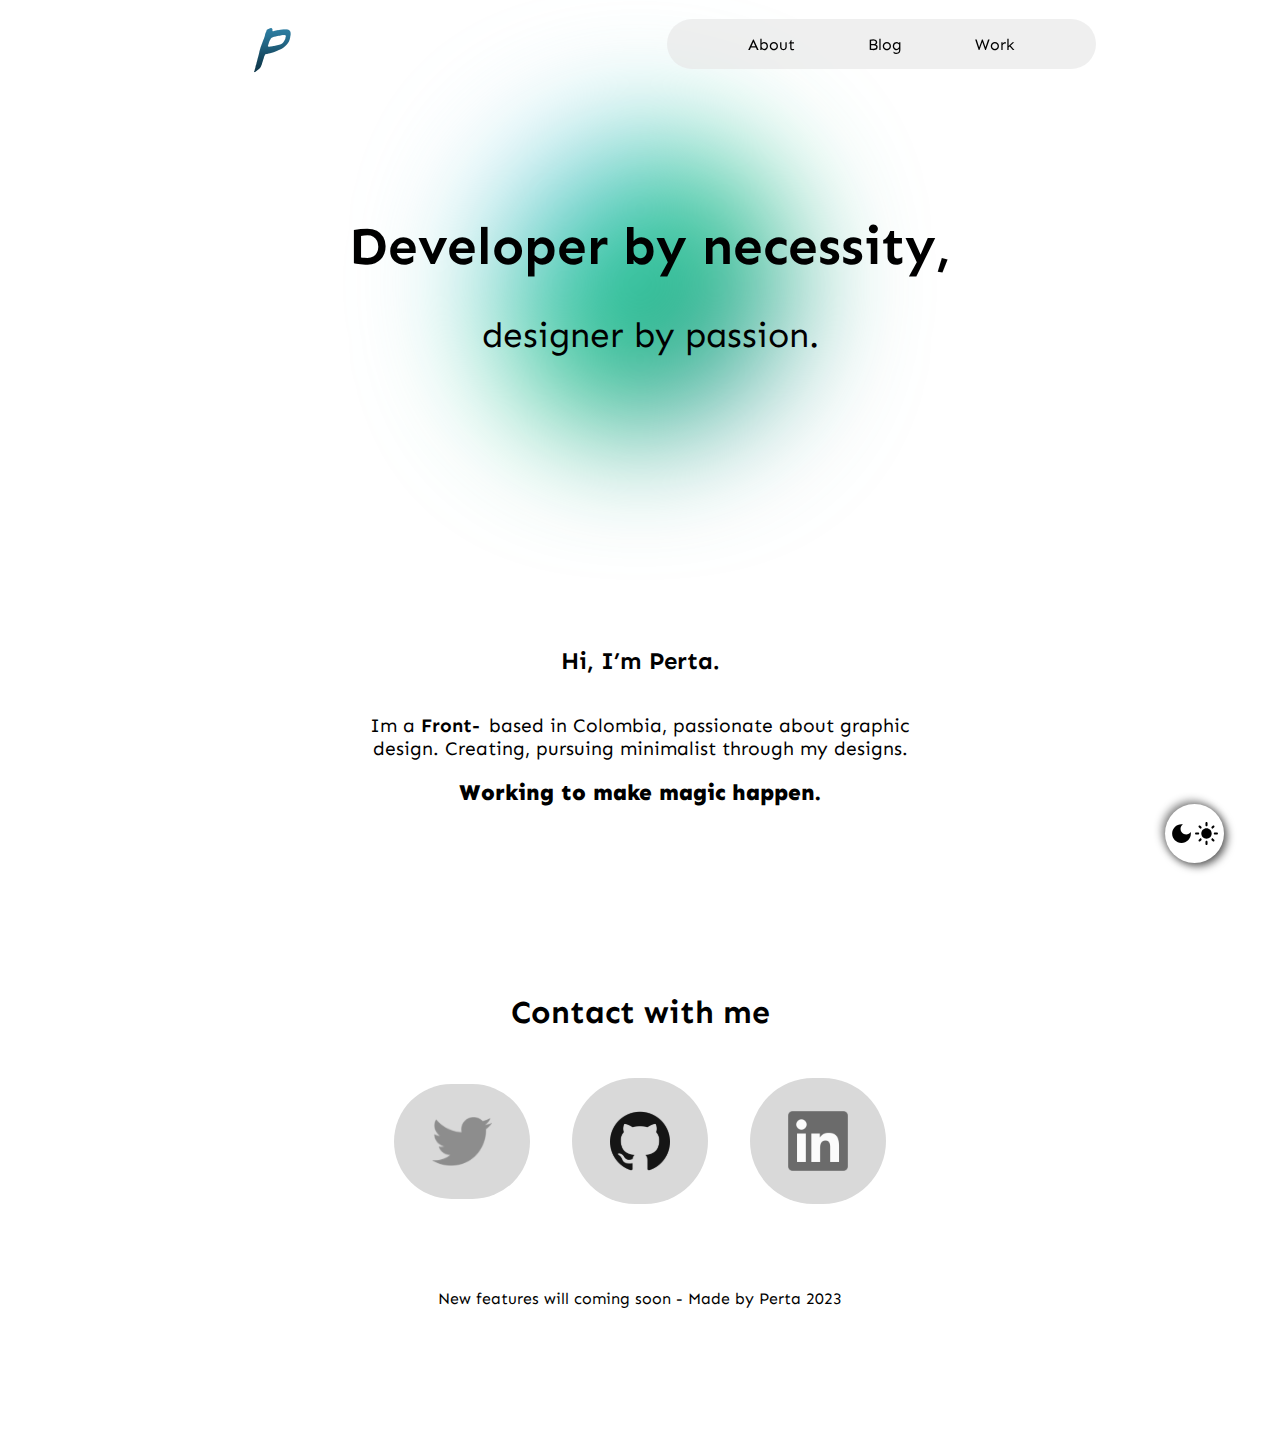
==== commit 202f48f0: "new ui" ====
--- a/index.html
+++ b/index.html
@@ -11,9 +11,11 @@
     />
     <link rel="stylesheet" href="./styles/style.css" />
     <link rel="stylesheet" href="./styles/media-fix.css" />
+    <link rel="stylesheet" href="./styles/styled-components/menu-b.css" />
+    <link rel="stylesheet" href="./styles/styled-components/dark-mode.css" />
     <link
       rel="shortcut icon"
-      href="./sources/img/png/favicon-perta.jpg"
+      href="./sources/img/png/p-logo.png"
       type="image/x-icon"
     />
     <title>My portfolio</title>
@@ -21,258 +23,139 @@
 
   <body>
     <header>
-      <div class="navbar-container">
-        <button class="navbar-element">
-          <a href="#ab-me-section">About me</a>
-        </button>
-        <button class="navbar-element">
-          <a href="#proyects-section">Proyects</a>
-        </button>
-        <button class="navbar-element">
-          <a href="#contact-section">Get in touch</a>
-        </button>
-        <button class="navbar-element">
-          <a href="#tc-stack">Tech stack</a>
+      <div class="navbar-main-container">
+        <a href="./index.html"
+          ><img
+            src="./sources/img/png/p-logo.png"
+            alt=".page-logo"
+            class="page-logo"
+        /></a>
+        <div class="navbar-container" id="menu">
+          <button class="navbar-element">
+            <a href="./html/about.html">About</a>
+          </button>
+          <button class="navbar-element">
+            <a href="#">Blog</a>
+          </button>
+          <div class="dropdown">
+            <button class="dropbtn navbar-element">Work</button>
+            <div class="dropdown-content">
+              <a href="./html/py-dev.html">Development</a>
+              <a href="./html/py-desg.html">Design</a>
+            </div>
+          </div>
+          <!-- <div class="dropdown">
+            <button class="dropbtn navbar-element">More</button>
+            <div class="dropdown-content">
+              <a href="#">Contact Me</a>
+              <a href="#">FAQ</a>
+            </div>
+          </div> -->
+        </div>
+      </div>
+      <div class="burger-menu-container">
+        <a href="./index.html"
+          ><img
+            src="./sources/img/png/p-logo.png"
+            alt=".page-logo"
+            class="page-logo"
+        /></a>
+        <ul class="menu-burger">
+          <li><a class="menuItem" href="./html/about.html">About</a></li>
+          <li><a class="menuItem" href="#">Blog</a></li>
+          <li><a class="menuItem" href="./html/py-dev.html">Development</a></li>
+          <li><a class="menuItem" href="./html/py-desg.html">Design</a></li>
+         <!-- r<li><a class="menuItem" href="#">More</a></li> -->
+        </ul>
+        <button class="hamburger">
+          <img
+            class="menuIcon material-icons"
+            src="./sources/img/svg/menu_black_24dp.svg"
+            alt="menu-button-icon"
+          />
+          <img
+            class="closeIcon material-icons"
+            src="./sources/img/svg/close_black_24dp.svg"
+            alt="close-button-icon"
+          />
         </button>
       </div>
     </header>
 
     <main>
-      <!-- Home page -->
-      <div class="main-content-container">
-        <div class="left-side">
-          <h1>Hi, I’m Perta.</h1>
-
-          <p class="text-rol">
-            Im a <span class="typed-text"></span
-            ><span class="cursor blink"></span> based in Colombia, passionate
-            about graphic design. Creating, pursuing minimalist through my
-            designs. <span>Working to make magic happen</span>.
-          </p>
-          <a href="#proyects-section"
-            ><button class="gs-button">Get started</button></a
-          >
-        </div>
-
-        <div class="right-side">
-          <button disabled="disabled" class="pattern-background"></button>
+      <!-- Hero -->
+      <div class="hero-container">
+        <div class="hero-elements">
+          <div class="title-elements main-elements">
+            <h1>Developer by necessity,</h1>
+            <span>designer by passion.</span>
+          </div>
+          <div class="outer-ring-main center"></div>
         </div>
       </div>
 
-      <!-- Proyects -->
-      <div class="proyects-container" id="proyects-section">
-        <div class="p-element">
-          <h2>Proyects</h2>
-          <div class="proyects-demo">
-            <a target="_blank" href="https://workfi-nu.vercel.app/"
-              ><button class="pomodoro"></button
-            ></a>
-            <a target="_blank" href="https://imperta.github.io/Textencrypter/"
-              ><button class="encrypter"></button
-            ></a>
-
-            <button disabled="disabled" class="p-pattern"></button>
-          </div>
-        </div>
-        <a href="./html/proyects.html"
-          ><button class="sm-button">See more</button></a
-        >
-      </div>
-
-      <!-- About me  -->
-      <div class="ab-container" id="ab-me-section">
-        <div class="ab-element">
-          <h2>About me</h2>
-          <div class="parr-text">
-            <h3>¿who am i?</h3>
-            <p>
-              My name is <span>Diego Pertuz Hernandez</span>, but you could call
-              me <span>Perta</span>. I'm 17 years old and I'm from Colombia.
-              Currently, I'm in high school (11th grade).
-            </p>
-            <p>
-              My passion for <span>Technology</span> and
-              <span>Graphic Design</span> since an early age has allowed me to
-              develop skills in UI/UX, Photo and Video editing. Enabling me to
-              create functional websites with an attractive user interface.
-            </p>
-          </div>
-        </div>
-        <button class="material-y-example" disabled>s</button>
-        <div class="ab-element">
-          <div class="parr-text">
-            <p>
-              One of my biggest inspirations is Google's design system,
-              <a href="https://m3.material.io/">Material you.</a> I love the way
-              Material You uses clean and minimalist lines to create elegant and
-              modern designs that adapt to the needs and preferences of each
-              user. I strive to apply these same design principles in my
-              proyects, creating websites with an attractive and functional user
-              interface.
-            </p>
-          </div>
-        </div>
-        <div class="c-element">
-          <div class="parr-text">
-            <h3>Certifications</h3>
-            <p>
-              I have had the opportunity to participate in various Front-End
-              focused courses and bootcamps, and here you can find a list of the
-              certificates I have obtained throughout my journey.
-            </p>
-          </div>
-          <div class="cert-container">
-            <div>
-              <a href="https://app.aluracursos.com/degree/certificate/ab554a5a-4d99-4f85-af88-d983615ef955"
-               target="_blank"><div class="cert-element">
-                <div class="element-content-cert">
-                  <h4>Formación Principiante en Programación G5 - ONE</h4>
-                  <span>17 - Apr - 23</span>
-                </div>
-                <img
-                  src="./sources/img/png/alura-logo.png"
-                  alt="alura-logo"
-                /></div
-            ></a>
-            <a href="https://app.aluracursos.com/degree/certificate/a4a33117-18af-4739-9392-273c7cdf840c" target="_blank">
-              <div class="cert-element">
-                <div class="element-content-cert">
-                  <h4>Formación Desarrollo Personal G5 - ONE</h4>
-                  <span>17 - Apr - 23</span>
-                </div>
-                <img src="./sources/img/png/alura-logo.png" alt="alura-logo" />
-              </div>
-            </a>
-            <a href="https://app.aluracursos.com/certificate/38de3809-9fb0-43b6-8bbe-2ad4d65a263d" target="_blank">
-              <div class="cert-element">
-                <div class="element-content-cert">
-                  <h4>Git y GitHub: controle y comparta su código </h4>
-                  <span>17 - Apr - 23</span>
-                </div>
-                <img src="./sources/img/png/alura-logo.png" alt="alura-logo" />
-              </div>
-            </a>
-            </div>
-          <button class="cv-button">
-            <a href="./sources/pdf/mycv.pdf" download="Diego-Pertuz-CV"
-              >Download my CV</a
-            >
-          </button>
-        </div>
-      </div>
-
-      <!-- Tech stack  -->
-      <div class="ts-container" id="tc-stack">
-        <h2>Tech Stack</h2>
-        <div class="parr-text">
-          <p>
-            I strive to stay updated with the latest technologies and tools in
-            the web development world, and I'm always looking for ways to
-            improve and optimize my work.
-          </p>
-          <p>Here's a list of the technologies that I use:</p>
-        </div>
-        <div class="ts-examples">
-          <img
-            src="./sources/img/svg/html5.svg"
-            alt="html-logo"
-            class="techstack-img"
-          />
-          <img
-            src="./sources/img/svg/css3-alt.svg"
-            alt="css-logo"
-            class="techstack-img"
-          />
-          <img
-            src="./sources/img/svg/square-js.svg"
-            alt="js-logo"
-            class="techstack-img"
-          />
-        </div>
-        <div class="ts-examples">
-          <img
-            src="https://seeklogo.com/images/B/bootstrap-5-logo-85A1F11F4F-seeklogo.com.png"
-            alt="boostrap-logo"
-            class="techstack-img"
-          />
-          <img
-            src="https://seeklogo.com/images/T/tailwind-css-logo-5AD4175897-seeklogo.com.png"
-            alt="tailwind-logo"
-            class="techstack-img"
-          />
-          <img
-            src="https://sass-lang.com/assets/img/styleguide/seal-color-reversed-c50d9b78.png"
-            alt="sass-logo"
-            class="techstack-img"
-          />
-        </div>
-
-        <h2>Design Stack</h2>
-        <div class="parr-text">
-          <p>Here's some of the tools that I use:</p>
-        </div>
-        <div class="ts-examples">
-          <img
-            src="./sources/img/svg/figma.svg"
-            alt="figma-logo"
-            class="techstack-img"
-          />
-          <img
-            src="https://cdn-icons-png.flaticon.com/256/1/1781.png"
-            alt="photoshop-logo"
-            class="techstack-img"
-          />
-          <img
-            src="https://cdn-icons-png.flaticon.com/512/121/121135.png"
-            alt="ilustrator-logo"
-            class="techstack-img"
-          />
-          <img
-            src="https://software.uniandes.edu.co/wp-content/uploads/2021/03/Logo-filmora-FINAL.png"
-            alt="filmora-logo"
-            class="techstack-img"
-          />
-        </div>
-      </div>
-
-      <!-- Contact w me  -->
-      <div class="contact-container" id="contact-section">
-        <div class="parr-text"><h2>Contact with me</h2></div>
-        <div class="contact-elements">
-          <a href="https://twitter.com/ohjust_p" target="_blank"
+      <section class="presentation-container">
+        <img src="" alt="" />
+        <h2>Hi, I’m Perta.</h2>
+        <p>
+          Im a
+          <b
+            ><span class="typed-text"></span><span class="cursor blink"></span
+          ></b>
+          based in Colombia, passionate about graphic design. Creating, pursuing
+          minimalist through my designs.
+        </p>
+        <span class="topic"> <b>Working to make magic happen.</b></span>
+      </section>
+      <section class="contact-container">
+        <h2>Contact with me</h2>
+        <div class="buttons-selection">
+          <a href="#" target="_blank"
             ><button>
               <img
                 src="./sources/img/svg/Twitter.svg"
                 alt="Twitter-logo"
               /></button
           ></a>
-
-          <a href="https://github.com/imperta" target="_blank">
+          <a href="#" target="_blank">
             <button>
-              <img
-                src="./sources/img/svg/github.svg"
-                alt="Github-logo"
-              /></button
-          ></a>
-          <a href="https://www.linkedin.com/in/justtp/" target="_blank"
+              <img src="./sources/img/svg/github.svg" alt="github-logo" />
+            </button>
+          </a>
+          <a href="#" target="_blank"
             ><button>
               <img
                 src="./sources/img/svg/LinkedIn.svg"
                 alt="LinkedIn-logo"
               /></button
           ></a>
-          <a href="https://dribbble.com/Perta" target="_blank"
-            ><button>
-              <img
-                src="https://cdn.freebiesupply.com/logos/large/2x/dribbble-icon-1-logo-png-transparent.png"
-                alt="Dribbble-logo"
-              /></button
-          ></a>
         </div>
-      </div>
+      </section>
+
+      <span class="disclaimer"
+        >New features will coming soon - Made by Perta 2023</span
+      >
     </main>
 
-    <footer><span>New features will coming soon - Made by Perta</span></footer>
+    <footer>
+      <div id="container" class="container-footer-b">
+        <button class="toggle" id="button-mode">
+          <img
+            class="active-d"
+            src="./sources/img/svg/dark_mode_black_24dp.svg"
+            alt="dark-mode-logo"
+          />
+          <img
+            class="active-w"
+            src="./sources/img/svg/light_mode_white_24dp.svg"
+            alt="light-mode-logo"
+          />
+        </button>
+      </div>
+    </footer>
+    <script src="./js/dropdown.js"></script>
+    <script src="./js/menu.js"></script>
+    <script src="./js/toggle-bg.js"></script>
     <script src="./js/app.js"></script>
   </body>
 </html>
--- a/styles/style.css
+++ b/styles/style.css
@@ -1,10 +1,10 @@
-@import url("https://fonts.googleapis.com/css2?family=Poppins:wght@300;400;500;600;700;800&display=swap");
+@import url("https://fonts.googleapis.com/css2?family=Sen:wght@400;700;800&display=swap");
 
 html {
   scroll-behavior: smooth;
 }
 a {
-  color: #fff;
+  color: #000000;
   text-decoration: none;
 }
 button {
@@ -15,40 +15,268 @@
 body {
   padding: 0;
   margin: 0;
-  background-color: #171718;
-  font-family: "Poppins";
+  font-family: "Sen", sans-serif;
 }
 header {
+  width: 80%;
   position: sticky;
-  top: 0%;
-  display: flex;
-  justify-content: center;
-  align-items: center;
+  top: 1%;
   z-index: 100;
 }
-
+.navbar-main-container {
+  display: flex;
+  justify-content: space-between;
+  position: relative;
+  right: -7%;
+  align-items: center;
+  margin: 0rem 0rem 0rem 9rem;
+}
+.page-logo {
+  width: 50px;
+  margin-left: 2rem;
+  margin-top: 1rem;
+}
 .navbar-container {
-  margin-top: 1rem;
+  padding: 0.9rem;
+  border-radius: 55rem;
+  display: flex;
+  justify-content: space-evenly;
+  align-items: center;
+  width: 25rem;
+
+  /* Glass effect */
+  background: #e6e6e6a1;
+  backdrop-filter: blur(6px);
+  -webkit-backdrop-filter: blur(6px);
+}
+.navbar-element {
+  font-family: "Sen", sans-serif;
+  font-size: 16px;
+  font-weight: normal;
+  display: flex;
+  justify-content: space-evenly;
+}
+.navbar-element a {
+  color: #000000 !important;
+}
+.navbar-element a:hover {
+  color: #5f5e5e;
+}
+/* Dropdown Button */
+.dropbtn {
+  border: none;
+  cursor: pointer;
+}
+.dropdown {
+  position: relative;
+  display: inline-block;
+}
+/* Dropdown Content (Hidden by Default) */
+.dropdown-content {
+  display: none;
+  border-radius: 1rem;
+  position: absolute;
+  width: 8rem;
+  overflow: auto;
+
+  /* Glass effect */
+  background: #fcfbfbc7;
+  backdrop-filter: blur(6px);
+  -webkit-backdrop-filter: blur(6px);
+  box-shadow: 0px 8px 16px 0px rgba(0, 0, 0, 0.2);
+}
+/* Links inside the dropdown */
+.dropdown-content a {
+  color: #000 !important;
+  border-radius: 3rem;
+  padding: 15px 16px;
+  text-decoration: none;
+  display: block;
+  border-radius: 1rem;
+  transition: 0.2s background-color;
+}
+/* Change color of dropdown links on hover */
+.dropdown-content a:hover {
+  background-color: #b9b9b95e;
+}
+/* Show the dropdown menu on hover */
+.dropdown:hover .dropdown-content {
+  transition: 0.2s display;
+  display: block;
+  transition: 0.2s background-color;
+}
+.burger-menu-container {
+  display: none;
+}
+
+/* Main content */
+main {
+  transition: opacity 0.5s ease-in;
+
+  /*  Rotate  */
+  animation-duration: 1s;
+  animation-name: opacity;
+}
+
+@keyframes opacity {
+  0% {
+    opacity: 10%;
+  }
+  100% {
+    opacity: 100%;
+  }
+}
+
+/* Estilos de Hero */
+.hero-container {
+  margin-top: 4rem;
+  display: flex;
+  justify-content: center;
+  align-items: center;
+  flex-direction: column;
+}
+.hero-elements {
+  position: relative;
+}
+.title-elements {
+  position: absolute;
+  top: 6rem;
+  left: -8.1rem;
+  display: flex;
+  flex-direction: column;
+  z-index: 1;
+}
+.main-elements {
+  position: absolute;
+  top: 2.8rem;
+  left: -10rem;
+  display: flex;
+  flex-direction: column;
+  z-index: 1;
+}
+.title-elements h1 {
+  text-align: center;
+  width: 40rem;
+  font-size: 3.3rem;
+}
+.title-elements span {
+  text-align: center;
+  font-size: 2.2rem;
+}
+.other h1 {
+  text-align: center;
+  width: 40rem;
+  font-size: 3rem;
+}
+
+/* Estilos por defecto de secciones de toda la web */
+section {
+  margin-top: 10rem;
+  display: flex;
+  justify-content: center;
+  align-items: center;
+  flex-direction: column;
+}
+section p {
+  width: 50% !important;
+}
+
+/* Presentation section */
+.presentation-container p {
+  text-align: center;
+  font-size: 1.2rem;
+  width: 35rem !important;
+}
+.topic {
+  font-size: 1.4rem;
+  font-weight: 900;
+}
+
+/* Contact section */
+.contact-container h2 {
+  font-size: 2rem;
+  font-weight: 700;
+}
+.buttons-selection {
+  display: flex;
+  align-items: center;
+  flex-direction: row;
+  height: 100%;
+}
+.buttons-selection button {
+  margin: 1.3rem;
+  background-color: #d9d9d9;
+  filter: grayscale(100%);
+  cursor: pointer;
+  transition: filter 0.3s ease;
+  border-radius: 5rem;
+}
+.buttons-selection button:hover {
+  filter: grayscale(0%);
+}
+.buttons-selection img {
   padding: 1rem;
-  border-radius: 30px;
-
-  display: flex;
+  width: 60px !important;
+  display: flex;
+  align-items: center;
+}
+
+/* Footer */
+.disclaimer {
+  margin: 4rem;
+  display: flex;
+  align-items: center;
+  justify-content: center;
+}
+.button-action {
+  font-family: "Sen", sans-serif;
+  font-size: 1rem;
+  font-weight: bolder;
+  padding: 1rem;
+  background-color: #d9d9d9;
+  border-radius: 2rem;
+  cursor: pointer;
+}
+
+/* About Page styles*/
+.about-container {
+  margin: 1.5rem;
+}
+.about-container h2 {
+  font-size: 2rem;
+}
+.about-container p {
+  width: 70%;
+  font-size: 1.2rem;
+}
+
+section img {
+  margin: 1rem;
+  border-radius: 1rem;
+  width: 50%;
+  opacity: 90%;
+  transition: 0.3s opacity;
+}
+section img:hover {
+  opacity: 100%;
+}
+p a {
+  color: #d6c27c;
+}
+.ts-examples {
+  display: flex;
+  flex-direction: row;
+  align-items: center;
+}
+.techstack-img {
+  padding: 0.5rem;
+  display: flex;
+  flex-direction: row;
+  align-items: center;
   justify-content: space-evenly;
-  align-items: center;
-  width: 50%;
-
-  /* Glass effect */
-  background: rgba(0, 0, 0, 0.55);
-  backdrop-filter: blur(7.5px);
-  -webkit-backdrop-filter: blur(7.5px);
-  border-radius: 10px;
-}
-
-.navbar-element {
-  font-family: "Poppins";
-  font-size: 16px;
-  font-weight: 600;
-  width: 24%;
+}
+.ts-examples img {
+  width: 60px;
 }
 
 /* Type animation */
@@ -59,12 +287,6 @@
 .cursor.blink {
   animation: blink 0.8s ease infinite;
 }
-.text-rol {
-  font-size: 2rem;
-}
-.typed-text {
-  font-size: 2rem;
-}
 @keyframes blink {
   0%,
   100% {
@@ -76,306 +298,198 @@
   }
 }
 
-/* Main content */
-main {
-  transition: body ease 0.5s;
+/* Backgorund del hero */
+.center {
+  margin: 0 auto;
+}
+/* Main page */
+.outer-ring-main {
+  z-index: 0;
+  height: 300px;
+  width: 300px;
+  background-image: linear-gradient(
+    135deg,
+    #70cae6 20%,
+    #02bd78 50%,
+    #3b7b94 95%
+  );
+  border-radius: 50%;
+  filter: blur(4rem) opacity(90%);
+
+  /*  Rotate  */
+  animation-duration: 6s;
+  animation-name: rotate;
+  animation-iteration-count: infinite;
+}
+
+.outer-ring-other {
+  z-index: 0;
+  height: 390px;
+  width: 390px;
+  background-image: linear-gradient(
+    135deg,
+    #609bad 20%,
+    #02bd78 50%,
+    #3b7b94 95%
+  );
+  border-radius: 50%;
+  filter: blur(3rem) opacity(70%);
+
+  /*  Rotate  */
+  animation-duration: 6s;
+  animation-name: rotate;
+  animation-iteration-count: infinite;
+}
+
+@keyframes rotate {
+  0% {
+    transform: rotate(0deg);
+  }
+  100% {
+    transform: rotate(360deg);
+  }
+}
+
+/* Design page */
+.outer-ring-design {
+  z-index: 0;
+  height: 400px;
+  width: 400px;
+  background-image: linear-gradient(
+    135deg,
+    #8de4ff 20%,
+    #00ffa3 50%,
+    #70d1f7 95%
+  );
+  border-radius: 50%;
+  filter: blur(3rem);
+
+  /*  Rotate  */
+  animation-duration: 6s;
+  animation-name: rotate;
+  animation-iteration-count: infinite;
+}
+
+@keyframes rotate {
+  0% {
+    transform: rotate(0deg);
+  }
+  100% {
+    transform: rotate(360deg);
+  }
+}
+
+/* Other pages styles */
+.about-section {
+  margin-top: 5rem;
+  display: flex;
+  justify-content: center;
+  flex-direction: column;
+  align-items: center;
+}
+.about-section p {
+  text-align: center;
+  width: 59%;
+  font-size: 1.4rem;
+}
+.about-section p span {
+  font-weight: bolder;
+  color: #07754d;
+}
+
+.cards-container {
+  display: flex;
+  justify-content: center;
+  align-items: center;
+  width: 100%;
+  flex-direction: column;
+}
+.section-nav {
+  display: flex;
+  justify-content: space-between;
+  align-items: center;
+  margin: 2.5rem;
+}
+.section-nav span {
   color: #fff;
-  margin-top: 7rem;
-  display: flex;
-  justify-content: center;
-  align-items: center;
-  flex-direction: column;
-}
-main h2 {
-  font-size: 30px;
-  font-weight: 700;
-}
-main h3 {
-  font-size: 25px;
-  font-weight: 600;
-}
-.main-content-container {
-  display: flex;
-  justify-content: space-evenly;
-  width: 70%;
-  margin-bottom: 12rem;
-}
-
-.left-side {
-  width: 45%;
-}
-.left-side h1 {
-  margin-bottom: 1rem;
-  font-size: 2.5rem;
-  font-weight: 800;
-}
-
-.left-side span {
-  font-weight: 800;
-  color: #e6cc70;
-}
-
-.gs-button {
-  margin-top: 1.3rem;
-  padding: 1.2rem;
-  width: 100%;
+  font-size: 1.5rem;
+  font-weight: bolder;
+}
+.buttons-design {
+  display: flex;
+  align-items: center;
+  flex-direction: row;
+}
+.buttons-design button {
+  display: flex;
+  align-items: center;
+  margin: 1rem;
+  background-color: #d9d9d9;
+  filter: grayscale(100%);
+  cursor: pointer;
+  transition: filter 0.3s ease;
+  border-radius: 5rem;
+}
+.buttons-design button:hover {
+  filter: grayscale(0%);
+}
+.buttons-design img {
+  padding: 1rem;
+  width: 60px !important;
+  display: flex;
+  align-items: center;
+}
+.buttons-design button span {
+  align-items: center;
+  margin: 1rem;
+  font-size: 1.2rem;
+  font-weight: bold;
+}
+/* .tech-stack
+   */
+ul {
+  display: flex;
+  align-items: center;
+  justify-content: center;
+  list-style: none;
+  background-color: #ffffff;
   border-radius: 20px;
-  background-color: #373737;
-  font-size: 1.3rem;
-  font-weight: 800;
-  transition: filter 0.2s;
-  color: #fff;
-  cursor: pointer;
-}
-.gs-button:hover {
-  filter: invert(100%);
-}
-
-.pattern-background {
-  transition: background-blend-mode 10s;
-  border-radius: 20px;
-  padding: 2em;
-  width: 30rem;
-  height: 25rem;
-  background-color: #f5f5f5;
-  opacity: 0.4;
-  background-image: radial-gradient(circle at center center, #ebebf1, #e5e5f7),
-    repeating-radial-gradient(
-      circle at center center,
-      #999999,
-      #676880,
-      10px,
-      transparent 20px,
-      transparent 10px
-    );
-  background-blend-mode: multiply;
-}
-.pattern-background:hover {
-  background-blend-mode: exclusion;
-}
-
-/* Proyects section */
-.proyects-container {
-  width: auto;
-  margin-bottom: 8rem;
-}
-
-.proyects-demo {
-  margin: 1em;
-  display: flex;
-  align-items: center;
-  justify-content: center;
-}
-.p-pattern {
-  margin: 1em;
-  transition: background-blend-mode 10s;
-  border-radius: 20px;
-  width: 20rem;
-  height: 17rem;
-  background-color: #f5f5f5;
-  opacity: 0.4;
-  background-image: radial-gradient(circle at center center, #ebebf1, #e5e5f7),
-    repeating-radial-gradient(
-      circle at center center,
-      #999999,
-      #676880,
-      10px,
-      transparent 20px,
-      transparent 10px
-    );
-  background-blend-mode: multiply;
-}
-.pomodoro {
-  margin: 1em;
-  background-image: url(../sources/img/png/worki-ss.png);
-  background-size: cover;
-  background-position: center;
-  border-radius: 20px;
-  width: 20rem;
-  height: 17rem;
-  cursor: pointer;
-  opacity: 70%;
-  transition: opacity 0.1s;
-}
-.pomodoro:hover {
-  opacity: 100%;
-}
-.encrypter {
-  margin: 1em;
-  background-image: url(../sources/img/png/encrypt-ss.png);
-  background-size: cover;
-  background-position: center;
-  border-radius: 20px;
-  width: 20rem;
-  height: 17rem;
-  cursor: pointer;
-  opacity: 70%;
-  transition: opacity 0.1s;
-}
-.encrypter:hover {
-  opacity: 100%;
-}
-.sm-button {
-  margin-top: 1.3rem;
-  padding: 1.2rem;
-  width: 100%;
-  border-radius: 20px;
-  background-color: #373737;
-  font-size: 1.3rem;
-  font-weight: 800;
-  transition: filter 0.2s;
-  color: #fff;
-  cursor: pointer;
-}
-.sm-button:hover {
-  filter: invert(100%);
-}
-
-/* About me section */
-.ab-container {
-  display: flex;
-  flex-direction: column;
-  justify-content: center;
-  align-items: center;
-  width: 80%;
-  margin-bottom: 1rem;
-}
-.parr-text {
-  padding: 0rem 3rem 0rem 3rem;
-}
-.parr-text p {
-  font-size: 20px;
-}
-.parr-text span {
-  color: #95cbdb;
-  font-weight: 700;
-}
-.parr-text p a {
-  color: #dfaaf0;
-  font-weight: 700;
-}
-.material-y-example {
-  margin: 1rem;
-  border-radius: 30px;
-  padding: 10rem;
-  width: 90%;
-  background-size: 100%;
-  transition: opacity 0.5s;
-  background-image: url(https://www.uifrommars.com/wp-content/uploads/2021/11/material-you.jpg);
-}
-
-/* Certifications section */
-.c-element {
-  display: flex;
-  justify-items: center;
-  align-items: center;
-  flex-direction: column;
-}
-.cv-button {
-  background-color: #373737;
-  width: 60%;
+  padding-left: 0;
+}
+.tech-stack ul li img {
+  width: 60px;
   padding: 1.5rem;
+  display: flex;
+  align-items: center;
+  flex-direction: column;
+}
+/* Proyects tech */
+
+.cards-show-main{
+  display: flex;
+  align-items: center;
+}
+
+.cards-show {
+  margin: 2.5rem;
+}
+.cards-show img {
+  width: 300px;
+  height: 150px;
   border-radius: 1rem;
-  margin-bottom: 2rem;
-  margin-top: 2rem;
-  transition: filter 0.2s;
-}
-.cv-button:hover {
-  filter: invert(100%);
-}
-.cert-container{
-  display: flex;
-  flex-direction: column;
-  justify-content: center;
-  align-items: center;
-}
-
-.cert-container div {
-  width: 80% !important;
-  display: flex;
-  justify-content: center;
-  align-items: center;
-  padding: 1rem;
-  padding-left: 0rem;
-}
-
-.cert-element {
-  background-color: #000000;
-  margin: 1rem;
-  /* width: 6% !important; */
-}
-.cert-element img {
-  width: 45px;
-  height: 45px;
-  border-radius: 1rem;
-  margin: 1rem;
-}
-
-.element-content-cert {
-  display: flex;
-  justify-content: left;
-  flex-direction: column;
-}
-.element-content-cert h4{
-  width: 80%;
-}
-
-/* Tech stack secton */
-.ts-container {
-  width: 80%;
-  margin-bottom: 6rem;
-  padding-left: 0rem;
-}
-
-.ts-examples {
-  background-color: #dfaaf0;
-  padding: 1rem;
-  border-radius: 2rem;
-  margin-top: 2.77rem;
-
-  display: flex;
-  flex-direction: row;
-  align-items: center;
-  justify-content: space-evenly;
-}
-
-.ts-examples img {
-  width: 65px;
-}
-
-/* Contact w me section */
-.contact-elements {
-  display: flex;
-  justify-content: center;
-  align-items: center;
-}
-
-.contact-elements button {
-  background-color: #d9d9d9;
-  border-radius: 2rem;
-  margin: 2.77rem;
-  cursor: pointer;
-  filter: grayscale(100%);
-  transition: 0.3s filter;
-}
-.contact-elements button:hover {
-  filter: grayscale(0%);
-}
-.contact-elements img {
-  padding: 2rem;
-  width: 70px;
-  display: flex;
-  align-items: center;
-}
-
-footer {
-  display: flex;
-  align-items: center;
-  justify-content: center;
-  margin-bottom: 3rem;
-  margin-top: 3rem;
-}
-footer span {
-  color: #fff;
-  font-weight: 700;
-}
+  transition: box-shadow 0.4s;
+}
+.cards-show img:hover {
+  box-shadow: 0px 0px 20px #b8b8b8d8;
+}
+.card-details {
+  margin-top: 0.7rem;
+  display: flex;
+  flex-direction: column;
+  text-align: left;
+}
+.sc-section {
+  align-items: center;
+  display: flex;
+  flex-direction: column;
+}
--- a/styles/media-fix.css
+++ b/styles/media-fix.css
@@ -1,414 +1,66 @@
-@media only screen and (max-width: 1400px) {
-  /* Main content */
-  main {
-    margin-top: 4rem;
+@media only screen and (max-width: 1000px) {
+  /* and (max-width: 530px) */
+  header {
+    width: 75%;
   }
-  .main-content-container {
-    width: 90%;
+  .navbar-main-container {
+    display: flex;
+    justify-content: space-between;
+    position: relative;
+    right: -7%;
+    align-items: center;
+    margin: 0rem 0rem 0rem 8rem;
   }
-
-  .sm-button {
-    padding: 1.2rem;
-  }
-
-  .pattern-background {
-    width: 30rem;
-    height: 25rem;
-  }
-  .pattern-background:hover {
-    background-blend-mode: exclusion;
-  }
-
-  /* Proyects section */
-  .proyects-container {
-    width: auto;
-    margin-bottom: 8rem;
-  }
-
-  .proyects-demo {
-    margin: 1em;
-    display: flex;
-    align-items: center;
-    justify-content: center;
-  }
-  .p-pattern {
-    margin: 1em;
-    width: 20rem;
-    height: 17rem;
-  }
-
-  
-}
-
-@media only screen and (max-width: 1200px) {
-  .main-content-container {
-    width: 90%;
-    margin-bottom: 12rem;
-  }
-
-  .left-side {
-    width: 55%;
-  }
-  .left-side h1 {
-    font-size: 2.5rem;
-    font-weight: 800;
-  }
-
-  .sm-button {
-    width: 80%;
-  }
-
-  .pattern-background {
-    width: 20rem;
-    height: 20rem;
-  }
-
-  .navbar-container {
-    width: 70%;
-  }
-
-  /* Proyects section */
-  .proyects-container {
-    width: 80%;
-    margin-bottom: 8rem;
-  }
-
-  .proyects-demo {
-    margin: 0.5em;
-  }
-  .p-pattern {
-    margin: 0.5em;
-    width: 25rem;
-    height: 15rem;
-  }
-  .pomodoro {
-    margin: 0.5em;
-    width: 25rem;
-    height: 15rem;
-  }
-  .encrypter {
-    margin: 0.5em;
-    width: 25rem;
-    height: 15rem;
-  }
-
-  .cert-container{
-    width: 100% !important;
-  }
-  
-  .cert-container div {
-    width: 83% !important;
-    display: flex;
-    justify-content: center;
-    text-align: left;
-    padding: 1rem;
-  }
-  
-  .cert-element {
-    margin: 1rem;
-  }
-  .cert-element img {
-    width: 40px;
-    height: 40px;
-    margin: .7rem;
-  }
-  .element-content-cert h4{
-    width: 100%;
-    font-size: 1rem;
+  .page-logo {
+    width: 60px;
+    border-radius: 5rem;
   }
 }
 
-@media only screen and (max-width: 768px) {
-  .main-content-container {
-    width: 95%;
-    margin-bottom: 10rem;
+@media only screen and (max-width: 900px) {
+  header {
+    width: 100%;
+  }
+  .navbar-main-container {
+    display: none;
+  }
+  .burger-menu-container {
+    display: block;
   }
 
-  .left-side {
-    width: 50%;
-  }
-  .left-side h1 {
-    font-size: 2.3rem;
+  .presentation-container p {
+    width: 20rem !important;
   }
 
-  .sm-button {
-    width: 80%;
+  section p {
+    width: 85% !important;
   }
-
-  .pattern-background {
-    width: 15rem;
-    height: 17rem;
+  section img {
+    width: calc(70% + 20px);
   }
-
-  .navbar-container {
-    width: 85%;
+  .main-elements {
+    left: 5rem;
   }
-  .text-rol{
-    font-size: 1.4rem;
+  .title-elements h1 {
+    width: 35rem;
   }
-  .typed-text{
-    font-size: 1.4rem;
+  .title-elements {
+    top: 2rem;
+    left: calc(100% - 430px);
   }
-
-  .parr-text {
-    padding: 0rem 0rem 0rem 0rem;
+  .other h1 {
+    width: 35rem;
+    position: absolute;
+    left: -3rem;
+    top: 3rem;
   }
-  .parr-text p {
-    font-size: 20px;
-  }
-
-  /* Proyects section */
-  .proyects-container {
-    width: 90%;
-    margin-bottom: 8rem;
-  }
-
-  .proyects-demo {
-    margin: 0.5em;
-    display: flex;
+  .cards-show-main {
     flex-direction: column;
-    align-items: center;
-    justify-content: center;
-  }
-  .p-pattern {
-    margin: 0.5em;
-    width: 30rem;
-    height: 14rem;
-  }
-  .pomodoro {
-    margin: 0.5em;
-    width: 30rem;
-    height: 14rem;
-  }
-  .encrypter {
-    margin: 0.5em;
-    width: 30rem;
-    height: 14rem;
-  }
-
-  
-  .cert-container div {
-    width: 80% !important;
-    display: flex;
-    justify-content: center;
-    align-items: center;
-    flex-direction: column;
-    text-align: center;
-    padding: 1rem;
-  }
-  
-  
-  .element-content-cert h4{
-    width: 90%;
-    font-size: 1.3rem;
-  }
-
-  /* Tech stack secton */
-  .ts-container {
-    width: 80%;
-    margin-bottom: 6rem;
-  }
-
-  .ts-examples {
-    padding: 1rem;
-    border-radius: 2rem;
-    margin-top: 2.77rem;
-
-    display: flex;
-    flex-direction: row;
-    align-items: center;
-    justify-content: space-evenly;
-  }
-
-  .ts-examples img {
-    width: 45px;
-  }
-
-  /* Contact w me section */
-  .contact-elements {
-    display: flex;
-    justify-content: center;
-    align-items: center;
-  }
-
-  .contact-elements button {
-    margin: 1rem;
-  }
-  .contact-elements img {
-    padding: 1.3rem;
-    width: 50px;
   }
 }
 
-@media only screen and (max-width: 500px) {
-  .main-content-container {
-    margin: 2rem;
-    width: 100%;
-    margin-bottom: 7rem;
-    display: flex;
-    align-items: center;
+@media only screen and (max-width: 450px){
+  .buttons-selection{
     flex-direction: column;
   }
-
-  .left-side {
-    width: 90%;
-    margin-bottom: 5rem;
-  }
-  .left-side h1 {
-    font-size: 2.3rem;
-  }
-  .left-side p {
-    font-size: 1.3rem;
-  }
-
-  .sm-button {
-    width: 100%;
-  }
-
-  .pattern-background {
-    display: flex;
-    justify-content: center;
-    width: 25rem;
-    height: 15rem;
-  }
-
-  .navbar-container {
-    width: 100%;
-  }
-  .navbar-element {
-    font-family: "Poppins";
-    font-size: 13px;
-  }
-
-  /* Proyects section */
-  .proyects-container {
-    width: 90%;
-    margin-bottom: 8rem;
-  }
-
-  .proyects-demo {
-    margin: 0.5em;
-    display: flex;
-    flex-direction: column;
-    align-items: center;
-    justify-content: center;
-  }
-  .p-pattern {
-    margin: 0.5em;
-    width: 20rem;
-    height: 10rem;
-  }
-  .pomodoro {
-    margin: 0.5em;
-    width: 20rem;
-    height: 10rem;
-  }
-  .encrypter {
-    margin: 0.5em;
-    width: 20rem;
-    height: 10rem;
-  }
-
-  /* About me section */
-  .ab-container {
-    width: 85%;
-    margin-bottom: 1rem;
-  }
-
-  .parr-text {
-    padding: 0rem 0.7rem 0rem 0.7rem;
-  }
-  .parr-text p {
-    font-size: 23px;
-  }
-  .material-y-example {
-    padding: 8rem;
-  }
-
-  /* Certifications section */
-  .c-element {
-    display: flex;
-    justify-items: center;
-    align-items: center;
-    flex-direction: column;
-  }
-  .cv-button {
-    background-color: #373737;
-    background-color: #373737;
-    padding: 1.5rem;
-    border-radius: 1rem;
-    margin-bottom: 2rem;
-    margin-top: 2rem;
-  }
-
-  .cert-container{
-    width: 100% !important;
-    display: flex;
-    flex-direction: column;
-    justify-content: center;
-    align-items: center;
-  }
-  
-  .cert-container div {
-    display: flex;
-    justify-content: center;
-    align-items: center;
-    flex-direction: column;
-    text-align: center;
-    padding: .5rem;
-  }
-  
-  .cert-element {
-    margin: 1rem;
-  }
-  .cert-element img {
-    width: 40px;
-    height: 40px;
-    margin: .7rem;
-  }
-  
-  .element-content-cert {
-    display: flex;
-    justify-content: left;
-    flex-direction: column;
-  }
-  .element-content-cert h4{
-    width: 90%;
-  }
-
-  /* Tech stack secton */
-  .ts-container {
-    width: 80%;
-    margin-bottom: 6rem;
-  }
-
-  .ts-examples {
-    padding: 1rem;
-    border-radius: 2rem;
-    margin-top: 2.77rem;
-
-    display: flex;
-    flex-direction: row;
-    align-items: center;
-    justify-content: space-evenly;
-  }
-
-  .ts-examples img {
-    width: 45px;
-  }
-
-  /* Contact w me section */
-  .contact-elements {
-    display: flex;
-    justify-content: center;
-    align-items: center;
-  }
-
-  .contact-elements button {
-    margin: 1rem;
-  }
-  .contact-elements img {
-    padding: 1rem;
-    width: 40px;
-  }
-}
+}--- a/styles/styled-components/menu-b.css
+++ b/styles/styled-components/menu-b.css
@@ -0,0 +1,56 @@
+.burger-menu-container div{
+  width: 20rem !important;
+}
+
+.menuItem {
+  display: flex;
+  justify-content: center;
+  margin: 2rem 9rem;
+  font-size: 1.5rem;
+  color: #000 ;
+  text-decoration: none;
+}
+
+.menuItem:hover {
+  color: #7e7c7c;
+}
+
+.hamburger {
+  position: fixed;
+  z-index: 100;
+  top: 1rem;
+  right: 1rem;
+  padding: 1rem;
+  background: white;
+  cursor: pointer;
+}
+
+.closeIcon {
+  display: none;
+}
+
+.menu-burger {
+  display: flex;
+  flex-direction: column;
+  height: fit-content;
+  position: fixed;
+  transform: translateY(-100%);
+  transition: transform 0.5s;
+  top: -1rem;
+  left: 0;
+  right: 0;
+  bottom: 0;
+  z-index: 100;
+  /* Glass effect */
+  background: #bbbabac7;
+  backdrop-filter: blur(5px);
+  -webkit-backdrop-filter: blur(5px);
+  box-shadow: 0px 8px 16px 0px rgba(0, 0, 0, 0.2);
+  list-style: none;
+  padding-top: 3rem;
+}
+
+.showMenu {
+  height: fit-content;
+  transform: translateY(0%);
+}
--- a/styles/styled-components/dark-mode.css
+++ b/styles/styled-components/dark-mode.css
@@ -0,0 +1,55 @@
+/* Estilos boton de modos de pantalla */
+footer{
+  position: sticky;
+  bottom: 6rem;  
+  margin: 0rem 3.5rem 0rem 0rem;
+  z-index: 100;
+}
+
+.toggle {
+  position: absolute;
+  right: 0;
+  display: flex;
+  justify-content: center;
+  align-items: center;
+  border-style: none;
+  width: 3.7rem;
+  height: 3.7rem;
+  background-color: #ffffff;
+  border-radius: 5rem;
+  box-shadow: 3px 3px 8px #5a5a5a, -3px -3px 8px #8f8f8f;
+  cursor: pointer;
+  transition: background-color, filter 0.3s;
+}
+
+.toggle:hover {
+  filter: invert(100%);
+  box-shadow: 3px 3px 8px #616161;
+}
+
+
+.active-d {
+  height: 25px;
+}
+.active-w {
+  height: 25px;
+  filter: invert(100%);
+}
+.active-white{
+display: none;
+}
+
+
+.light-mode {
+    transition:  0.4s;
+  background-color: #f7f4f5;
+}
+
+.active-bg {
+    color: #ffffff;
+  background-color: #1b1b1b;
+  transition: 0.4s;
+}
+.active-bg a{
+  color: #ffffff;
+}
